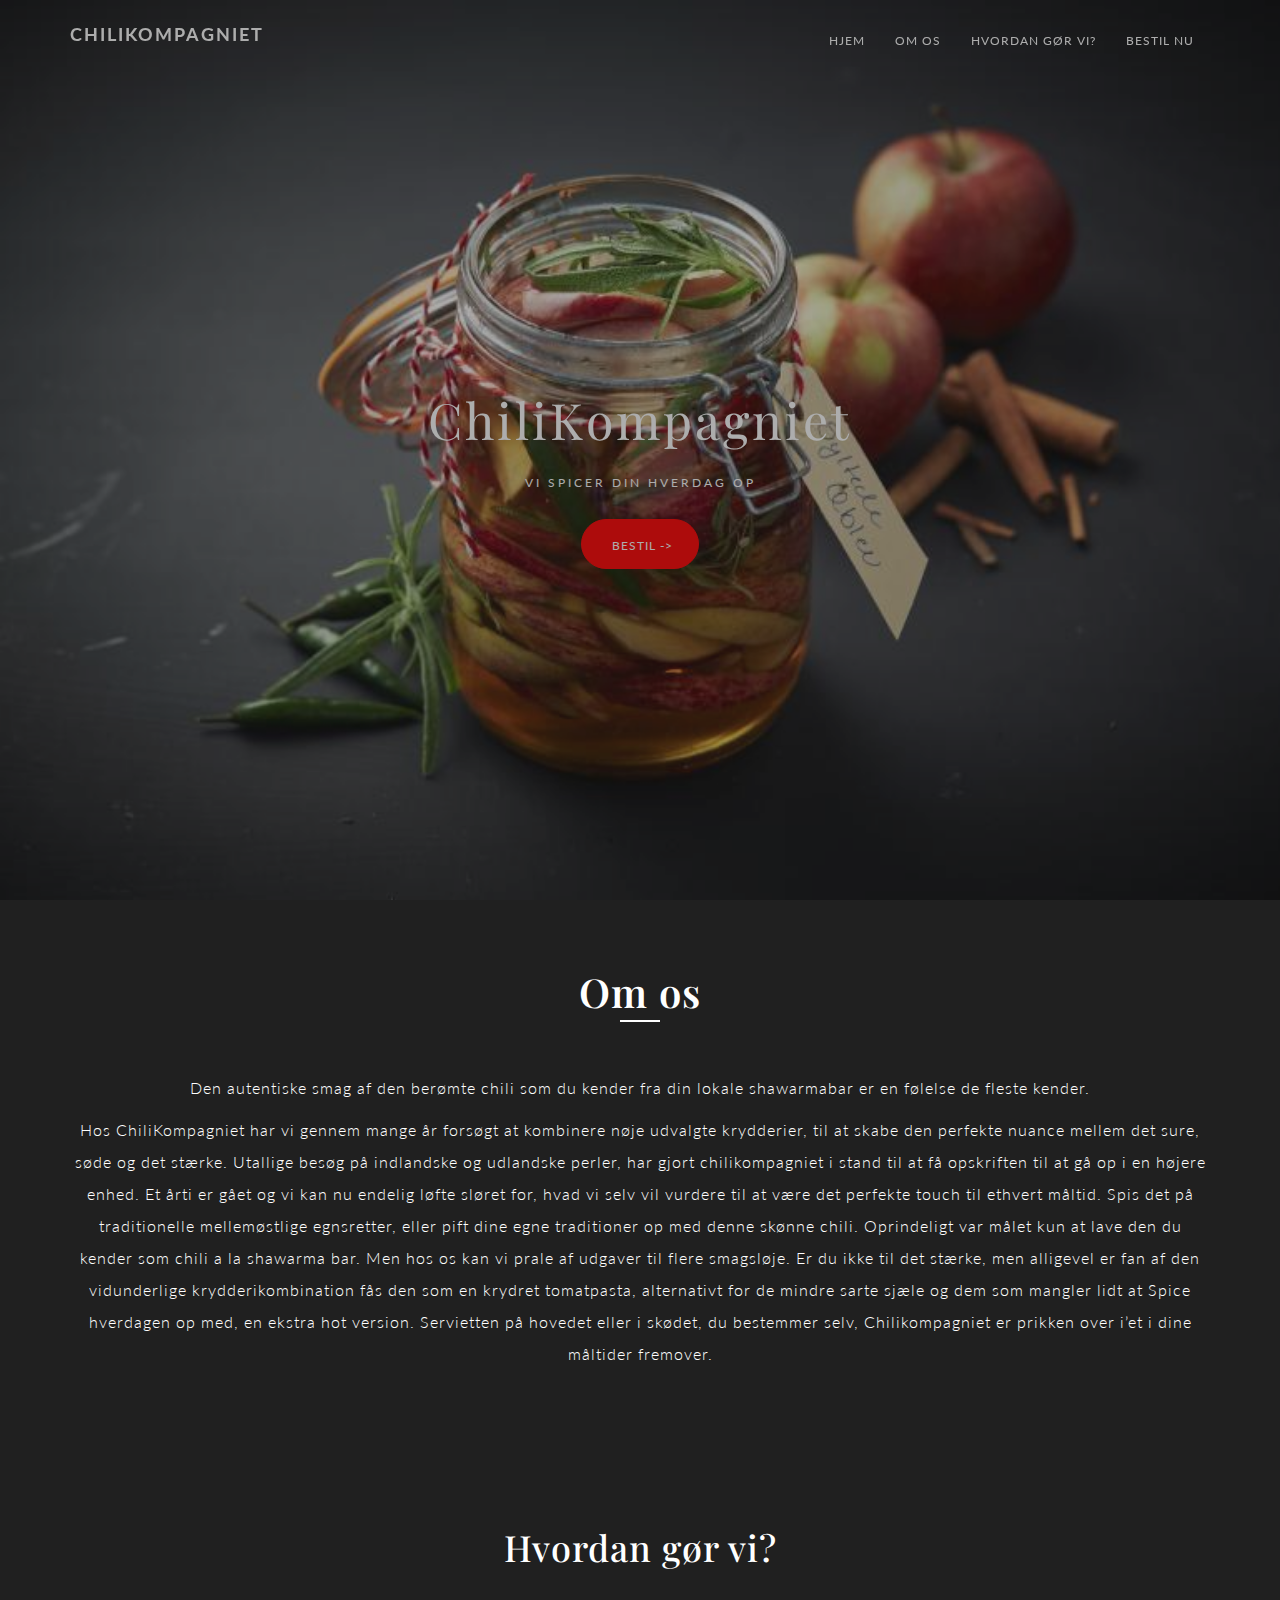
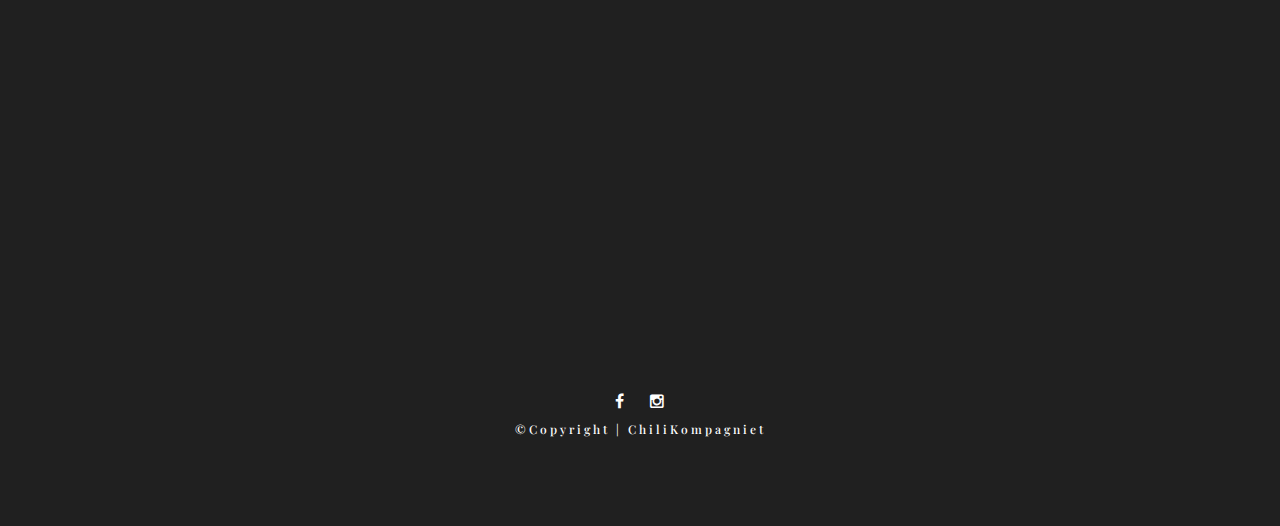
==== index.html @ 6794ac16 "Init favicon --- ex. header" ====
<!DOCTYPE html>
<html lang="da">

<head>
    <!-- META -->
    <meta charset="utf-8">
    <meta http-equiv="X-UA-Compatible" content="IE=edge">
    <meta name="viewport" content="width=device-width, initial-scale=1">
    <!-- PAGE TITLE -->
    <title>ChiliKompagniet</title>
    <!-- BOOTSTRAP CSS -->
    <link rel="stylesheet" href="assets/bootstrap/css/bootstrap.min.css">
    <!-- ALL GOOGLE FONTS -->
    <link href="https://fonts.googleapis.com/css?family=Playfair+Display:400,400i,700,700i,900,900i|Lato:300,400,700,900&subset=latin-ext" rel="stylesheet">
    <!-- FONT AWESOME CSS -->
    <link rel="stylesheet" href="assets/fonts/linear-fonts.css">
    <link rel="stylesheet" href="assets/fonts/font-awesome.css">
    <!-- OWL CAROSEL CSS -->
    <link rel="stylesheet" href="assets/owlcarousel/css/owl.carousel.css">
    <link rel="stylesheet" href="assets/owlcarousel/css/owl.theme.css">
    <!-- MAGNIFIC CSS -->
    <link rel="stylesheet" href="assets/css/magnific-popup.css">
    <!-- ANIMATE CSS -->
    <link rel="stylesheet" href="assets/css/animate.min.css">
    <!-- MAIN STYLE CSS -->
    <link rel="stylesheet" href="assets/css/style.css">
    <!-- RESPONSIVE CSS -->
    <link rel="stylesheet" href="assets/css/responsive.css">
    <!-- HTML5 shim and Respond.js IE8 support of HTML5 elements and media queries -->
    <!-- WARNING: Respond.js doesn't work if you view the page via file:// -->
    <!--[if lt IE 9]>
		  <script src="https://oss.maxcdn.com/html5shiv/3.7.2/html5shiv.min.js"></script>
		  <script src="https://oss.maxcdn.com/respond/1.4.2/respond.min.js"></script>
    <![endif]-->
    <link rel="icon" href="assets/images/hot-pepper.png">
</head>

<body>
    <!-- START PRELOADER AREA-->
    <div class="preloader-area">
        <div class="preloader">
            <div class="double-bounce1"></div>
            <div class="double-bounce2"></div>
        </div>
    </div>
    <!-- Load Facebook SDK for JavaScript -->
    <div id="fb-root"></div>
    <script>
      window.fbAsyncInit = function() {
        FB.init({
          xfbml            : true,
          version          : 'v9.0'
        });
      };

      (function(d, s, id) {
      var js, fjs = d.getElementsByTagName(s)[0];
      if (d.getElementById(id)) return;
      js = d.createElement(s); js.id = id;
      js.src = 'https://connect.facebook.net/da_DK/sdk/xfbml.customerchat.js';
      fjs.parentNode.insertBefore(js, fjs);
    }(document, 'script', 'facebook-jssdk'));</script>

    <!-- Your Chat Plugin code -->
    <div class="fb-customerchat"
      attribution="setup_tool"
      page_id="106169824850294"
        theme_color="#fa3c4c"
        logged_in_greeting="Velkommen til! Hvad kan vi gøre for dig?"
    logged_out_greeting="Velkommen til! Hvad kan vi gøre for dig?">
    </div>
    <!-- END PRELOADER AREA -->

    <!-- START HOMEPAGE DESIGN AREA -->
    <header id="home" class="welcome-area">
        <div class="header-top-area">
            <div class="container">
                <div class="row">
                    <div class="col-md-3">
                        <!-- START LOGO DESIGN AREA -->
                        <div class="logo">
                            <a href="index.html">
                                <p>ChiliKompagniet</p>
                            </a>
                        </div>
                        <!-- END LOGO DESIGN AREA -->
                    </div>
                    <div class="col-md-9">
                        <!-- START MENU DESIGN AREA -->
                        <div class="mainmenu">
                            <div class="navbar navbar-nobg">
                                <div class="navbar-header">
                                    <button type="button" class="navbar-toggle" data-toggle="collapse" data-target=".navbar-collapse">
                                        <span class="sr-only">Toggle navigation</span>
                                        <span class="icon-bar"></span>
                                        <span class="icon-bar"></span>
                                        <span class="icon-bar"></span>
                                    </button>
                                </div>
                                <div class="navbar-collapse collapse">
                                    <ul class="nav navbar-nav navbar-right">
                                        <li class="active"><a class="smoth-scroll" href="#home">Hjem <div class="ripple-wrapper"></div></a>
                                        </li>
                                        
                                        <li><a class="smoth-scroll" href="#service">Om os</a>
                                        </li>
                                        <li><a class="smoth-scroll" href="#Process">Hvordan gør vi?</a>
                                        </li>
                                        <li><a class="smoth-scroll" href="order.html">Bestil nu</a>
                                        </li>
                                        
                                    </ul>
                                </div>
                            </div>
                        </div>
                        <!-- END MENU DESIGN AREA -->
                    </div>
                </div>
            </div>
        </div>
        <div class="welcome-image-area" data-stellar-background-ratio="0.6">
            <div class="display-table">
                <div class="display-table-cell">
                    <div class="container">
                        <div class="row">
                            <div class="col-md-8 col-md-offset-2">
                                <div class="header-text text-center">
                                    <h2>ChiliKompagniet</h2>
                                    <p>Vi spicer din hverdag op</p>
                                    <a class="slide-btn smoth-scroll" href="order.html"><i></i>
                                        Bestil -></a>
                                </div>
                            </div>
                        </div>
                    </div>
                </div>
            </div>
        </div>
    </header>
    <!-- / END HOMEPAGE DESIGN AREA -->

        <!-- START PRICING DESIGN AREA 
        <section id="pricing" class="pricing-area section-padding">
            <div class="container">
                <div class="row">
                    <div class="col-sm-12">
                        <div class="section-title">
                            <h2>Priser</h2>
                            <p>ChiliKompagniet producerer pr. ordre.</p>
                            <p>Vi tilbyder tre forskellige varianter, men kan også producere efter individuelle ønsker.</p>
                        </div>
                    </div>
                </div>
                <div class="row">
                    <!-- START SINGLE PRICING DESIGN AREA 
                    <div class="col-md-4 col-sm-6 wow fadeInLeft" data-wow-delay=".6s">
                        <div class="pricing-box">
                            <div class="pricing-header">
                                <div class="plan-title">
                                    <h4>Den Svage </h4>
                                </div>
                                <div class="plan-price">
                                    36,95 kr.
                                </div>
                                <div class="plan-month text-muted">
                                    150 ml
                                </div>
                            </div>
                            <ul class="list-unstyled plan-features">
                                <li>1 times intensiv træning med fokus på dig</li>
                                <li>Professionel og kompetent coaching </li>
                                <li>Videooptagelse af din træning til fokus på detaljen og fejlretning </li>
                                <li>Ubegrænset adgang til sparring med vores professionelle trænere </li>
                            </ul>
                            <a class="read-more" href="order.html">Bestil her</a>
                        </div>
                    </div>
                    <!-- / END SINGLE PRICING DESIGN AREA 
                    <div class="col-md-4 col-sm-6 wow fadeInDown" data-wow-delay=".4s">
                        <div class="pricing-box price-active">
                            <div class="pricing-header">
                                <div class="plan-title">
                                    <h4>Den Klassiske</h4>
                                </div>
                                <div class="plan-price">
                                    36,95 kr.
                                </div>
                                <div class="plan-month text-muted">
                                    150 ml
                                </div>
                            </div>
                            <ul class="list-unstyled plan-features">
                                <li>1 times intensiv træning med gruppe ml. 2-8 spillere</li>
                                <li>Professionel og kompetent coaching </li>
                                <li>Videooptagelse af gruppens træning til fokus på detaljen og fejlretning </li>
                                <li>Ubegrænset adgang til sparring med vores professionelle trænere </li>
                            </ul>
                            <a class="read-more" href="order.html">Bestil her</a>
                        </div>
                    </div>
                    <!-- / END SINGLE PRICING DESIGN AREA 
                    <div class="col-md-4 col-sm-6 wow fadeInRight" data-wow-delay=".6s">
                        <div class="pricing-box">
                            <div class="pricing-header">
                                <div class="plan-title">
                                    <h4>Den Vanvittige</h4>
                                </div>
                                <div class="plan-price">
                                    36,95 kr.
                                </div>
                                <div class="plan-month text-muted">
                                    150 ml
                                </div>
                            </div>
                            <ul class="list-unstyled plan-features">
                                <li>1,5 times intensiv gæstetræning for dit hold.</li>
                                <li>Professionel og kompetent coaching </li>
                                <li>Værktøjer og inspiration til at skabe udviklende og meningsfulde træninger</li>
                                <li>Ubegrænset adgang til sparring med vores professionelle trænere </li>
                            </ul>
                            <a class="read-more" href="order.html">Bestil her</a>
                        </div>
                    </div>
                    / END SINGLE PRICING DESIGN AREA
                </div>
            </div>
        </section>
         / END PRICING DESIGN AREA -->
    

    <!-- START FEATURE DESIGN AREA -->
    <section id="service" class="service-area section-padding">
        <div class="container">
            <div class="row">
                <div class="col-sm-12">
                    <div class="section-title">
                        <h2>Om os</h2>
                    </br>
                </br>
                        <p> Den autentiske smag af den berømte chili som du kender fra din lokale shawarmabar er en følelse de fleste kender. </p>
                        <p> Hos ChiliKompagniet har vi gennem mange år forsøgt at kombinere nøje udvalgte krydderier, til at skabe den perfekte nuance mellem det sure, søde og det stærke. 

                            Utallige besøg på indlandske og udlandske perler, har gjort chilikompagniet i stand til at få opskriften til at gå op i en højere enhed. 
                            Et årti er gået og vi kan nu endelig løfte sløret for, hvad vi selv vil vurdere til at være det perfekte touch til ethvert måltid. 
                            
                            Spis det på traditionelle mellemøstlige egnsretter, eller pift dine egne traditioner op med denne skønne chili. 
                            
                            Oprindeligt var målet kun at lave den du kender som chili a la shawarma bar. Men hos os kan vi prale af udgaver til flere smagsløje. Er du ikke til det stærke, men alligevel er fan af den vidunderlige krydderikombination fås den som en krydret tomatpasta, alternativt for de mindre sarte sjæle og dem som mangler lidt at Spice hverdagen op med, en ekstra hot version. 
                            
                            Servietten på hovedet eller i skødet, du bestemmer selv, Chilikompagniet er prikken over i’et i dine måltider fremover.
                        </p>
                    </div>
                </div>
            </div>
          
            
        </div>
    </section>
    <!-- / END FEATURE DESIGN AREA -->

    <section id="Process" class="text-center about">
        <h1>Hvordan gør vi?</h1>
        <div class="container">
          <div class="row">
            <div class="col-lg-4 col-sm-6 col-ex-12 about-item wow lightSpeedIn" data-wow-offset="200" >
              <span class="fa fa-group"></span>
              <h2>Bestilling</h2>
              <p class="lead">Ved ordreafgivelse hos ChiliKompagniet bedes du udfylde bestillingsformularen. Bestillingsformularen findes ved at vælge det ønskede produkt og trykke "Bestil Her". Du vil inden for 24 timer modtage en ordrebekræftelse</p>
            </div>
            <div class="col-lg-4 col-sm-6 col-ex-12 about-item wow lightSpeedIn" data-wow-offset="200">
              <span class="fa fa-info"></span>
              <h2>Produktion </h2>
              <p class="lead">Når en ordre bekræftes igangsættes produktionen på vores maskineri. Krydderierne importeres fra alverdens nationer, men sammenblandingen kokkeres lokalt i Danmark af dansk arbejdskraft. </p>
            </div>
            <div class="clearfix visible-md-block visible-sm-block"></div>
            <div class="col-lg-4 col-sm-6 col-ex-12 about-item wow lightSpeedIn" data-wow-offset="200">
              <span class="fa fa-file"></span>
              <h2>Modtagelse</h2>
              <p class="lead">Når produktionen af din ordre er færdig vil du modtage en mail med afhentningslokation. For nuværende kan produkterne ikke leveres.</p>
            </div>
            
          </div>
          
        </div>
      </section>

    <!-- START FOOTER DESIGN AREA -->
    <footer class="footer-area section-padding">
        <div class="container">
            <div class="row">
                <div class="col-sm-12 text-center">
                    <div class="footer-social-link">
                        <ul>
                            <li><a href="https://www.facebook.com/ChiliKompagnietDK"><i class="fa fa-facebook"></i></a>
                            </li>
                            <li><a href="https://www.instagram.com/chilikompagniet"><i class="fa fa-instagram"></i></a>
                            </li>
                            
                        </ul>
                    </div>
                    <div class="footer-text">
                        <h6>&copy;copyright | ChiliKompagniet </h6>
                    </div>

                </div>
            </div>
        </div>
    </footer>
    <!-- / END CONTACT DETAILS DESIGN AREA -->

    <!-- START SCROOL UP DESIGN AREA -->
    <div class="scroll-to-up">
        <div class="scrollup">
            <span class="lnr lnr-chevron-up"></span>
        </div>
    </div>
    <!-- / END SCROOL UP DESIGN AREA -->



    <!-- LATEST JQUERY -->
    <script src="assets/js/jquery.min.js"></script>
    <!-- BOOTSTRAP JS -->
    <script src="assets/bootstrap/js/bootstrap.min.js"></script>
    <!-- OWL CAROUSEL JS  -->
    <script src="assets/owlcarousel/js/owl.carousel.min.js"></script>
    <!-- MAGNIFICANT JS -->
    <script src="assets/js/jquery.magnific-popup.min.js"></script>
    <!-- STEALLER JS -->
    <script src="assets/js/jquery.stellar.min.js"></script>
    <!-- YOUTUBE JS -->
    <script src="assets/js/jquery.mb.YTPlayer.min.js"></script>
    <script type="text/javascript">
        $('.player').mb_YTPlayer();
    </script>
    <!-- COUNTER UP JS -->
    <script src="assets/js/jquery.waypoints.min.js"></script>
    <script src="assets/js/jquery.counterup.min.js"></script>
    <!-- WOW JS -->
    <script src="assets/js/wow.min.js"></script>
    <!-- CONTACTFORM JS -->
    <script src="assets/js/form-contact.js"></script>
    <!-- scripts js -->
    <script src="assets/js/scripts.js"></script>
    

</body>

</html>
---- assets/fonts/linear-fonts.css ----
@font-face {
	font-family: 'Linearicons-Free';
	src:url('../fonts/Linearicons-Free.eot?w118d');
	src:url('../fonts/Linearicons-Free.eot?#iefixw118d') format('embedded-opentype'),
		url('../fonts/Linearicons-Free.woff2?w118d') format('woff2'),
		url('../fonts/Linearicons-Free.woff?w118d') format('woff'),
		url('../fonts/Linearicons-Free.ttf?w118d') format('truetype'),
		url('../fonts/Linearicons-Free.svg?w118d#Linearicons-Free') format('svg');
	font-weight: normal;
	font-style: normal;
}

.lnr {
	font-family: 'Linearicons-Free';
	speak: none;
	font-style: normal;
	font-weight: normal;
	font-variant: normal;
	text-transform: none;
	line-height: 1;

	/* Better Font Rendering =========== */
	-webkit-font-smoothing: antialiased;
	-moz-osx-font-smoothing: grayscale;
}

.lnr-home:before {
	content: "\e800";
}
.lnr-apartment:before {
	content: "\e801";
}
.lnr-pencil:before {
	content: "\e802";
}
.lnr-magic-wand:before {
	content: "\e803";
}
.lnr-drop:before {
	content: "\e804";
}
.lnr-lighter:before {
	content: "\e805";
}
.lnr-poop:before {
	content: "\e806";
}
.lnr-sun:before {
	content: "\e807";
}
.lnr-moon:before {
	content: "\e808";
}
.lnr-cloud:before {
	content: "\e809";
}
.lnr-cloud-upload:before {
	content: "\e80a";
}
.lnr-cloud-download:before {
	content: "\e80b";
}
.lnr-cloud-sync:before {
	content: "\e80c";
}
.lnr-cloud-check:before {
	content: "\e80d";
}
.lnr-database:before {
	content: "\e80e";
}
.lnr-lock:before {
	content: "\e80f";
}
.lnr-cog:before {
	content: "\e810";
}
.lnr-trash:before {
	content: "\e811";
}
.lnr-dice:before {
	content: "\e812";
}
.lnr-heart:before {
	content: "\e813";
}
.lnr-star:before {
	content: "\e814";
}
.lnr-star-half:before {
	content: "\e815";
}
.lnr-star-empty:before {
	content: "\e816";
}
.lnr-flag:before {
	content: "\e817";
}
.lnr-envelope:before {
	content: "\e818";
}
.lnr-paperclip:before {
	content: "\e819";
}
.lnr-inbox:before {
	content: "\e81a";
}
.lnr-eye:before {
	content: "\e81b";
}
.lnr-printer:before {
	content: "\e81c";
}
.lnr-file-empty:before {
	content: "\e81d";
}
.lnr-file-add:before {
	content: "\e81e";
}
.lnr-enter:before {
	content: "\e81f";
}
.lnr-exit:before {
	content: "\e820";
}
.lnr-graduation-hat:before {
	content: "\e821";
}
.lnr-license:before {
	content: "\e822";
}
.lnr-music-note:before {
	content: "\e823";
}
.lnr-film-play:before {
	content: "\e824";
}
.lnr-camera-video:before {
	content: "\e825";
}
.lnr-camera:before {
	content: "\e826";
}
.lnr-picture:before {
	content: "\e827";
}
.lnr-book:before {
	content: "\e828";
}
.lnr-bookmark:before {
	content: "\e829";
}
.lnr-user:before {
	content: "\e82a";
}
.lnr-users:before {
	content: "\e82b";
}
.lnr-shirt:before {
	content: "\e82c";
}
.lnr-store:before {
	content: "\e82d";
}
.lnr-cart:before {
	content: "\e82e";
}
.lnr-tag:before {
	content: "\e82f";
}
.lnr-phone-handset:before {
	content: "\e830";
}
.lnr-phone:before {
	content: "\e831";
}
.lnr-pushpin:before {
	content: "\e832";
}
.lnr-map-marker:before {
	content: "\e833";
}
.lnr-map:before {
	content: "\e834";
}
.lnr-location:before {
	content: "\e835";
}
.lnr-calendar-full:before {
	content: "\e836";
}
.lnr-keyboard:before {
	content: "\e837";
}
.lnr-spell-check:before {
	content: "\e838";
}
.lnr-screen:before {
	content: "\e839";
}
.lnr-smartphone:before {
	content: "\e83a";
}
.lnr-tablet:before {
	content: "\e83b";
}
.lnr-laptop:before {
	content: "\e83c";
}
.lnr-laptop-phone:before {
	content: "\e83d";
}
.lnr-power-switch:before {
	content: "\e83e";
}
.lnr-bubble:before {
	content: "\e83f";
}
.lnr-heart-pulse:before {
	content: "\e840";
}
.lnr-construction:before {
	content: "\e841";
}
.lnr-pie-chart:before {
	content: "\e842";
}
.lnr-chart-bars:before {
	content: "\e843";
}
.lnr-gift:before {
	content: "\e844";
}
.lnr-diamond:before {
	content: "\e845";
}
.lnr-linearicons:before {
	content: "\e846";
}
.lnr-dinner:before {
	content: "\e847";
}
.lnr-coffee-cup:before {
	content: "\e848";
}
.lnr-leaf:before {
	content: "\e849";
}
.lnr-paw:before {
	content: "\e84a";
}
.lnr-rocket:before {
	content: "\e84b";
}
.lnr-briefcase:before {
	content: "\e84c";
}
.lnr-bus:before {
	content: "\e84d";
}
.lnr-car:before {
	content: "\e84e";
}
.lnr-train:before {
	content: "\e84f";
}
.lnr-bicycle:before {
	content: "\e850";
}
.lnr-wheelchair:before {
	content: "\e851";
}
.lnr-select:before {
	content: "\e852";
}
.lnr-earth:before {
	content: "\e853";
}
.lnr-smile:before {
	content: "\e854";
}
.lnr-sad:before {
	content: "\e855";
}
.lnr-neutral:before {
	content: "\e856";
}
.lnr-mustache:before {
	content: "\e857";
}
.lnr-alarm:before {
	content: "\e858";
}
.lnr-bullhorn:before {
	content: "\e859";
}
.lnr-volume-high:before {
	content: "\e85a";
}
.lnr-volume-medium:before {
	content: "\e85b";
}
.lnr-volume-low:before {
	content: "\e85c";
}
.lnr-volume:before {
	content: "\e85d";
}
.lnr-mic:before {
	content: "\e85e";
}
.lnr-hourglass:before {
	content: "\e85f";
}
.lnr-undo:before {
	content: "\e860";
}
.lnr-redo:before {
	content: "\e861";
}
.lnr-sync:before {
	content: "\e862";
}
.lnr-history:before {
	content: "\e863";
}
.lnr-clock:before {
	content: "\e864";
}
.lnr-download:before {
	content: "\e865";
}
.lnr-upload:before {
	content: "\e866";
}
.lnr-enter-down:before {
	content: "\e867";
}
.lnr-exit-up:before {
	content: "\e868";
}
.lnr-bug:before {
	content: "\e869";
}
.lnr-code:before {
	content: "\e86a";
}
.lnr-link:before {
	content: "\e86b";
}
.lnr-unlink:before {
	content: "\e86c";
}
.lnr-thumbs-up:before {
	content: "\e86d";
}
.lnr-thumbs-down:before {
	content: "\e86e";
}
.lnr-magnifier:before {
	content: "\e86f";
}
.lnr-cross:before {
	content: "\e870";
}
.lnr-menu:before {
	content: "\e871";
}
.lnr-list:before {
	content: "\e872";
}
.lnr-chevron-up:before {
	content: "\e873";
}
.lnr-chevron-down:before {
	content: "\e874";
}
.lnr-chevron-left:before {
	content: "\e875";
}
.lnr-chevron-right:before {
	content: "\e876";
}
.lnr-arrow-up:before {
	content: "\e877";
}
.lnr-arrow-down:before {
	content: "\e878";
}
.lnr-arrow-left:before {
	content: "\e879";
}
.lnr-arrow-right:before {
	content: "\e87a";
}
.lnr-move:before {
	content: "\e87b";
}
.lnr-warning:before {
	content: "\e87c";
}
.lnr-question-circle:before {
	content: "\e87d";
}
.lnr-menu-circle:before {
	content: "\e87e";
}
.lnr-checkmark-circle:before {
	content: "\e87f";
}
.lnr-cross-circle:before {
	content: "\e880";
}
.lnr-plus-circle:before {
	content: "\e881";
}
.lnr-circle-minus:before {
	content: "\e882";
}
.lnr-arrow-up-circle:before {
	content: "\e883";
}
.lnr-arrow-down-circle:before {
	content: "\e884";
}
.lnr-arrow-left-circle:before {
	content: "\e885";
}
.lnr-arrow-right-circle:before {
	content: "\e886";
}
.lnr-chevron-up-circle:before {
	content: "\e887";
}
.lnr-chevron-down-circle:before {
	content: "\e888";
}
.lnr-chevron-left-circle:before {
	content: "\e889";
}
.lnr-chevron-right-circle:before {
	content: "\e88a";
}
.lnr-crop:before {
	content: "\e88b";
}
.lnr-frame-expand:before {
	content: "\e88c";
}
.lnr-frame-contract:before {
	content: "\e88d";
}
.lnr-layers:before {
	content: "\e88e";
}
.lnr-funnel:before {
	content: "\e88f";
}
.lnr-text-format:before {
	content: "\e890";
}
.lnr-text-format-remove:before {
	content: "\e891";
}
.lnr-text-size:before {
	content: "\e892";
}
.lnr-bold:before {
	content: "\e893";
}
.lnr-italic:before {
	content: "\e894";
}
.lnr-underline:before {
	content: "\e895";
}
.lnr-strikethrough:before {
	content: "\e896";
}
.lnr-highlight:before {
	content: "\e897";
}
.lnr-text-align-left:before {
	content: "\e898";
}
.lnr-text-align-center:before {
	content: "\e899";
}
.lnr-text-align-right:before {
	content: "\e89a";
}
.lnr-text-align-justify:before {
	content: "\e89b";
}
.lnr-line-spacing:before {
	content: "\e89c";
}
.lnr-indent-increase:before {
	content: "\e89d";
}
.lnr-indent-decrease:before {
	content: "\e89e";
}
.lnr-pilcrow:before {
	content: "\e89f";
}
.lnr-direction-ltr:before {
	content: "\e8a0";
}
.lnr-direction-rtl:before {
	content: "\e8a1";
}
.lnr-page-break:before {
	content: "\e8a2";
}
.lnr-sort-alpha-asc:before {
	content: "\e8a3";
}
.lnr-sort-amount-asc:before {
	content: "\e8a4";
}
.lnr-hand:before {
	content: "\e8a5";
}
.lnr-pointer-up:before {
	content: "\e8a6";
}
.lnr-pointer-right:before {
	content: "\e8a7";
}
.lnr-pointer-down:before {
	content: "\e8a8";
}
.lnr-pointer-left:before {
	content: "\e8a9";
}
---- assets/css/style.css ----
/*
* ----------------------------------------------------------------------------------------
* 01.GLOBAL CSS STYLE
* 02.PRELOADER & BOUNCE CCS STYLE
* 03.HOMEPAGE CSS STYLE
* 4.VIDEO BACKGROUND CSS STYLE
* 06.FEATURE CSS STYLE
* 07.APP LIST CSS
* 08.TOTAL DOWNLOAD CSS STYLE
* 09.TEAM CSS STYLE
* 10.USER CSS STYLE
* 11.PRICING CSS STYLE
* 12.DOWNLOAD CSS STYLE
* 13.CONTACT CSS STYLE
* 14.FOOTER CSS STYLE
* ----------------------------------------------------------------------------------------
*/

/*
* ----------------------------------------------------------------------------------------
* 01.GLOBAL STYLE
* ----------------------------------------------------------------------------------------
*/

body {
  font-size: 16px;
  font-weight: 400;
  line-height: 24px;
  letter-spacing: 1px;
  height: 100%;
  font-family: "Lato", sans-serif;
  background: #222222;
  color: white;
}

html,
body {
  height: 100%;
}

h1,
h2,
h3,
h4,
h5,
h6 {
  font-family: "Playfair Display", serif;
}

a {
  text-decoration: none;
  -webkit-transition: all 0.4s;
  -webkit-transition: all 0.2s;
  transition: all 0.2s;
}

img {
  width: 100%;
}

a:hover {
  color: #fff;
  text-decoration: none;
}

a:focus {
  outline: none;
  text-decoration: none;
}

p {
  line-height: 32px;
}

ul,
li {
  margin: 0;
  padding: 0;
}

fieldset {
  border: 0 none;
  margin: 0 auto;
  padding: 0;
}

.no-padding {
  padding: 0;
}

.section-padding {
  padding-top: 70px;
  padding-bottom: 78px;
}

.section-title {
  margin-bottom: 30px;
  text-align: center;
}

.section-title h2 {
  font-size: 40px;
  margin: 0;
  font-weight: 600;
  position: relative;
}

.section-title p {
  margin-top: 10px;
}

.section-title h2:before {
  position: absolute;
  left: 50%;
  top: 50px;
  height: 2px;
  width: 40px;
  background: #fff;
  content: "";
  margin-left: -20px;
}

.section-title p {
  font-weight: 300;
}

a.read-more {
  margin-top: 20px;
  display: inline-block;
  color: #202020;
  padding: 10px 25px;
  border: 1px solid #202020;
  text-transform: uppercase;
  font-size: 12px;
  background: #fff;
  border-radius: 30px;
}

a.read-more:hover {
  background: transparent;
  color: #202020;
  -webkit-transition: 0.3s;
  transition: 0.3s;
  border: 1px solid #fff;
}

.scrollup {
  border-radius: 5px;
  height: 30px;
  width: 30px;
  font-size: 14px;
  color: #202020;
  text-align: center;
  position: fixed;
  bottom: 30px;
  right: 30px;
  line-height: 32px;
  cursor: pointer;
  display: none;
  z-index: 2;
  background: #fff;
}

.scrollup:hover {
  box-shadow: 0 3px 11px 0 rgba(0, 0, 0, 0.18), 0 4px 15px 0 rgba(0, 0, 0, 0.15);
  -webkit-transition: all 0.4s ease-out;
  transition: all 0.4s ease-out;
}

/*
* ----------------------------------------------------------------------------------------
* 02.PRELOADER & BOUNCE CCS STYLE
* ----------------------------------------------------------------------------------------
*/

.preloader-area {
  background: #202020;
  bottom: 0;
  left: 0;
  position: fixed;
  right: 0;
  top: 0;
  z-index: 9999;
}

.double-bounce1,
.double-bounce2 {
  width: 100%;
  height: 100%;
  border-radius: 50%;
  background-color: red;
  opacity: 0.6;
  -ms-filter: "progid:DXImageTransform.Microsoft.Alpha(Opacity=60)";
  position: absolute;
  top: 50%;
  left: 50%;
  height: 60px;
  width: 60px;
  margin-left: -30px;
  margin-top: -30px;
  -webkit-animation: sk-bounce 2s infinite ease-in-out;
  animation: sk-bounce 2s infinite ease-in-out;
}

.double-bounce2 {
  -webkit-animation-delay: -1s;
  animation-delay: -1s;
}

@-webkit-keyframes sk-bounce {
  0%,
  100% {
    -webkit-transform: scale(0);
  }
  50% {
    -webkit-transform: scale(1);
  }
}

@keyframes sk-bounce {
  0%,
  100% {
    transform: scale(0);
    -webkit-transform: scale(0);
  }
  50% {
    transform: scale(1);
    -webkit-transform: scale(1);
  }
}

/*
* ----------------------------------------------------------------------------------------
* 03.HOMEPAGE CSS STYLE
* ----------------------------------------------------------------------------------------
*/

.welcome-area {
  height: 100%;
}

.welcome-image-area {
  position: relative;
  height: 100%;
  background-image: url(../images/aebler_foto.jpg);
  background-size: cover;
  z-index: 0.8;
}

.welcome-image-area:after {
  position: absolute;
  background: rgba(0, 0, 0, 0.9);
  left: 0;
  top: 0;
  width: 100%;
  height: 100%;
  content: "";
  z-index: -1;
}

.display-table {
  display: table;
  width: 100%;
  height: 100%;
}

.display-table-cell {
  display: table-cell;
  vertical-align: middle;
}

.header-text {
  margin-top: 60px;
}

.header-text h2 {
  color: #fff;
  font-size: 50px;
  letter-spacing: 3px;
  margin: 0;
  font-weight: 300;
}

.header-text p {
  color: #fff;
  text-transform: uppercase;
  font-size: 12px;
  letter-spacing: 3px;
  margin-bottom: 20px;
  margin-top: 20px;
}

.header-top-area {
  position: fixed;
  left: 0;
  top: 0;
  width: 100%;
  z-index: 999;
  -webkit-transition: all 0.4s ease-out;
  transition: all 0.4s ease-out;
}

.logo {
  padding-top: 18px;
  -webkit-transition: all 0.3s ease-out;
  transition: all 0.3s ease-out;
}

.logo a {
  text-transform: uppercase;
  font-size: 18px;
  font-weight: 700;
  color: #fff;
  letter-spacing: 2px;
}

.logo img {
  height: 100px;
  width: 155px;
}

.mainmenu .navbar-nav li a {
  color: #fff;
  text-transform: uppercase;
  font-size: 12px;
  letter-spacing: 1px;
  padding: 30px 15px;
  -webkit-transition: 0.3s;
  transition: 0.3s;
}

.mainmenu .navbar-nav li a:hover {
  background: none;
  color: red;
  -webkit-transition: all 0.3s ease-out;
  transition: all 0.3s ease-out;
}

.nav li a:focus,
.nav li a:hover {
  background: none;
  color: red;
  -webkit-transition: all 0.3s ease-out;
  transition: all 0.3s ease-out;
}

.navbar {
  margin: 0;
}

.menu-bg {
  -webkit-transition: all 0.3s ease-out;
  transition: all 0.3s ease-out;
  background: #202020;
}

.menu-bg .logo {
  padding-top: 14px;
  -webkit-transition: all 0.3s ease-out;
  transition: all 0.3s ease-out;
}

.menu-bg .logo a {
  color: #fafafa;
}

.menu-bg .mainmenu .navbar-nav li a {
  color: #fafafa;
  padding: 20px 15px;
  -webkit-transition: 0.3s;
  transition: 0.3s;
}

.menu-bg .mainmenu .navbar-nav li a:hover {
  color: #202020;
}

a.slide-btn {
  margin: 0px 5px;
  display: inline-block;
  color: #fff;
  padding: 10px 25px;
  text-transform: uppercase;
  font-size: 12px;
  border: 1px solid red;
  background: red;
  border-radius: 30px;
}

a.slide-btn i {
  font-size: 20px;
  margin-right: 5px;
}

a.slide-btn:hover {
  background: transparent;
  color: #fff;
  border: 1px solid red;
  -webkit-transition: 0.3s;
  transition: 0.3s;
}

/*
* ----------------------------------------------------------------------------------------
* HOMEPAGE SLIDER BACKGROUND CSS STYLE
* ----------------------------------------------------------------------------------------
*/

.welcome-area,
.welcome-slider-area,
.welcome-slider-area div {
  height: 100%;
}

.welcome-slider-area div.single-slide-item-tablecell,
.welcome-slider-area div.single-slide-item-tablecell div {
  height: auto;
}

.single-slide-item-table {
  display: table;
  width: 100%;
}

.single-slide-item-tablecell {
  display: table-cell;
  vertical-align: middle;
}

.single-slide-item {
  position: relative;
  z-index: 1;
}

.single-slide-item:after {
  position: absolute;
  background: rgba(0, 0, 0, 0.8);
  left: 0;
  top: 0;
  width: 100%;
  height: 100%;
  content: "";
  z-index: -1;
}

.slide-1 {
  background: url(../images/bg/slide-1.jpg) scroll 0 0;
  background-size: cover;
}

.slide-2 {
  background: url(../images/bg/slide-2.jpg) scroll 0 0;
  background-size: cover;
}

.slide-3 {
  background: url(../images/bg/slide-3.jpg) scroll 0 0;
  background-size: cover;
}

.carousel-fade .carousel-inner .item {
  -webkit-transition-property: opacity;
  transition-property: opacity;
}

.carousel-fade .carousel-inner .item,
.carousel-fade .carousel-inner .active.left,
.carousel-fade .carousel-inner .active.right {
  opacity: 0;
  -ms-filter: "progid:DXImageTransform.Microsoft.Alpha(Opacity=0)";
  filter: alpha(opacity=0);
}

.carousel-fade .carousel-inner .active,
.carousel-fade .carousel-inner .next.left,
.carousel-fade .carousel-inner .prev.right {
  opacity: 1;
  -ms-filter: "progid:DXImageTransform.Microsoft.Alpha(Opacity=100)";
  filter: alpha(opacity=100);
}

.carousel-fade .carousel-inner .next,
.carousel-fade .carousel-inner .prev,
.carousel-fade .carousel-inner .active.left,
.carousel-fade .carousel-inner .active.right {
  left: 0;
  -webkit-transform: translate3d(0, 0, 0);
  transform: translate3d(0, 0, 0);
}

/*
* ----------------------------------------------------------------------------------------
* VIDEO BACKGROUND CSS STYLE
* ----------------------------------------------------------------------------------------
*/

.welcome-video-area {
  position: relative;
  height: 100%;
  background-size: cover;
  z-index: 1;
  background-position: center center;
}

.welcome-video-area:after {
  position: absolute;
  background: rgba(0, 0, 0, 0.5);
  left: 0;
  top: 0;
  width: 100%;
  height: 100%;
  content: "";
  z-index: -1;
}

.display-table {
  display: table;
  width: 100%;
  height: 100%;
}

.display-table-cell {
  display: table-cell;
  vertical-align: middle;
}

/*
* ----------------------------------------------------------------------------------------
* 05.FEATURE CSS STYLE
* ----------------------------------------------------------------------------------------
*/

.service-area {
  background: #202020;
}

.single-service {
  padding: 0px 20px;
  margin-top: 50px;
  -webkit-transition: all 0.4s ease-out;
  transition: all 0.4s ease-out;
  color: white;
  text-align: center;
}

.single-service h4 {
  font-size: 14px;
  margin-top: 15px;
  text-transform: capitalize;
  letter-spacing: 3px;
  font-weight: 600;
}

.single-service span {
  color: #fff;
  font-size: 25px;
  border: 1px solid #fff;
  height: 70px;
  width: 70px;
  display: inline-block;
  background: red;
  border-radius: 50%;
  line-height: 70px;
}

.single-service p {
  margin-top: 10px;
  margin-bottom: 0;
}

/*
* ----------------------------------------------------------------------------------------
* 06.APP LIST CSS
* ----------------------------------------------------------------------------------------
*/

.app-list {
  margin-top: 30px;
}

.single-app {
  position: relative;
}

.single-app:hover .item-overlay {
  opacity: 0.6;
  -ms-filter: "progid:DXImageTransform.Microsoft.Alpha(Opacity=60)";
  -webkit-transition: 0.3s;
  transition: 0.3s;
}

.item-overlay {
  position: absolute;
  left: 0;
  top: 0;
  background: #fff;
  height: 100%;
  width: 100%;
  opacity: 0;
  -ms-filter: "progid:DXImageTransform.Microsoft.Alpha(Opacity=0)";
  -webkit-transition: 0.3s;
  transition: 0.3s;
}

/*
* ----------------------------------------------------------------------------------------
* 09.COMPLETE PROJECT CSS STYLE
* ----------------------------------------------------------------------------------------
*/

.complete-project-area {
  background: #edf2f8;
}

.single-project-complete {
  background: #fff;
  text-align: center;
  padding: 30px;
  box-shadow: 1px 1px 2px rgba(222, 222, 222, 0.32);
  border-radius: 5px;
}

.single-project-complete i {
  font-size: 30px;
  color: red;
}

.single-project-complete h2 {
  font-size: 40px;
  margin: 20px 0px;
  font-weight: 400;
  font-family: "Lato", sans-serif;
}

.single-project-complete h6 {
  text-transform: capitalize;
  font-size: 14px;
  font-weight: 600;
}

/*
* ----------------------------------------------------------------------------------------
* 06.TEAM CSS STYLE
* ----------------------------------------------------------------------------------------
*/

.single-team {
  margin-top: 30px;
  position: relative;
}

.single-team img {
  width: 100%;
  height: 500px;
}

.single-team h4 {
  margin: 0;
  font-size: 14px;
  text-transform: capitalize;
  font-weight: 600;
  color: #202020;
}

.single-team:hover .team-description:before {
  height: 50px;
}

.team-description {
  margin-top: 15px;
  position: absolute;
  left: 0;
  bottom: 0;
  background: #edf2f8;
  height: 170px;
  width: 100%;
  text-align: center;
  padding: 20px 0px;
}

.team-description:before {
  position: absolute;
  left: 50%;
  top: -50px;
  height: 0px;
  width: 2px;
  background: #202020;
  content: "";
  margin-left: -1px;
  -webkit-transition: 0.3s;
  transition: 0.3s;
}

.team-social ul {
  padding: 0;
  margin: 0;
  list-style: none;
}

.team-social ul li {
  display: inline-block;
  margin-right: 5px;
}

.team-social ul li a {
  display: block;
  color: red;
  font-size: 16px;
  text-align: center;
  line-height: 32px;
  padding-left: 1px;
}

.team-social ul li a:hover {
  color: #202020;
}

/*
* ----------------------------------------------------------------------------------------
* 11.TESTIMONIAL CSS STYLE
* ----------------------------------------------------------------------------------------
*/

.testimonial-area {
  background: #202020;
}

.testimonial-list {
  margin-top: 30px;
}

.single-testi-des {
  background: #fff;
  padding: 20px;
  box-shadow: 1px 1px 2px rgba(222, 222, 222, 0.32);
  border-radius: 5px;
  margin-bottom: 30px;
  height: 400px;
  position: relative;
  color: #202020;
}

.single-testi-des:before {
  position: absolute;
  bottom: -12px;
  left: 0;
  height: 30px;
  width: 30px;
  content: "";
  background: #fff;
  margin-left: 12px;
  margin-top: 0px;
  -webkit-transform: rotate(45deg);
  transform: rotate(45deg);
}

.single-testimonial {
  margin-right: 30px;
  -ms-word-break: break-all;
  word-break: break-all;

  /* Non standard for WebKit */
  word-break: break-word;

  -webkit-hyphens: auto;
  -moz-hyphens: auto;
  hyphens: auto;
}

.single-testimonial h6 {
  margin-top: 0px;
  font-size: 12px;
  letter-spacing: 3px;
}

.single-testimonial p {
  font-style: italic;
  margin-bottom: 12px;
  font-size: 12px;
}

.owl-theme .owl-controls {
  margin-top: 30px;
}

.owl-theme .owl-controls .owl-page span {
  display: block;
  width: 30px;
  height: 4px;
  margin: 5px 7px;
  filter: Alpha(Opacity=50);
  opacity: 0.5;
  -ms-filter: "progid:DXImageTransform.Microsoft.Alpha(Opacity=50)";
  border: 1px solid red;
  background: red;
}

/*
* ----------------------------------------------------------------------------------------
* 12.PRICING CSS STYLE
* ----------------------------------------------------------------------------------------
*/

.pricing-area {
}

.pricing-box {
  padding-top: 30px;
  padding-bottom: 30px;
  text-align: center;
  margin-top: 30px;
  -webkit-transition: 0.3s;
  transition: 0.3s;
  background: #edf2f8;
  box-shadow: 1px 1px 2px rgba(222, 222, 222, 0.32);
  border-radius: 5px;
}

.pricing-box:hover {
  border: 1px solid rgba(77, 181, 237, 0.5);
  -webkit-transition: 0.3s;
  transition: 0.3s;
}

.pricing-box.price-active {
  border: 1px solid rgba(77, 181, 237, 0.5);
  margin-top: 18px;
}

.pricing-header .plan-title h4 {
  font-size: 14px;
  margin-bottom: 40px;
  text-transform: capitalize;
  letter-spacing: 3px;
  font-weight: 600;
  color: #202020;
}

.pricing-header .plan-price {
  font-size: 40px;
  font-family: "Montserrat", sans-serif;
  margin-bottom: 10px;
  color: #202020;
  font-weight: 900;
}

.plan-features {
  margin-top: 40px;
  color: #202020;
  font-size: 14px;
  -ms-word-break: break-all;
  word-break: break-all;

  /* Non standard for WebKit */
  word-break: break-word;

  -webkit-hyphens: auto;
  -moz-hyphens: auto;
  hyphens: auto;
}

.plan-features li {
  margin: 8px 0;
  padding-bottom: 15px;
}

/*
* ----------------------------------------------------------------------------------------
* 15.DOWNLOAD CSS STYLE
* ----------------------------------------------------------------------------------------
*/

.download-area {
  background-color: #202020;
  background-size: cover;
  padding: 200px 0px;
  position: relative;
  z-index: 1;
}

.download-area:after {
  position: absolute;
  background: rgba(0, 0, 0, 0.5);
  left: 0;
  top: 0;
  width: 100%;
  height: 100%;
  content: "";
  z-index: -1;
}

.download-text h2 {
  text-transform: capitalize;
  color: #fff;
  font-size: 40px;
  letter-spacing: 3px;
  margin-bottom: 30px;
  font-weight: 300;
}

.download-area img {
  height: 120px;
  width: 250px;
  margin-left: 130px;
  margin-right: 130px;
}

.shop {
  margin-top: 20px;
}
.cart {
  align-items: flex-end;
  position: absolute;
}

/*
* ----------------------------------------------------------------------------------------
* 15.CONTACT CSS STYLE
* ----------------------------------------------------------------------------------------
*/

.contact-form {
  margin-top: 0px;
}

.form-control {
  display: block;
  border: 0px;
  width: 100%;
  height: 45px;
  font-size: 16px;
  line-height: 1.42857143;
  color: "#202020";
  background-color: transparent;
  background-image: none;
  border-radius: 0px;
  box-shadow: none;
  margin-bottom: 15px;
  padding: 14px 7px 14px 15px;
  border: 1px solid #f2f2f2;
  background: #f2f2f2;
  border-radius: 5px;
  -webkit-transition: 0.3s;
  transition: 0.3s;
}

.form-control:focus {
  border-color: #fff;
  outline: 0;
  box-shadow: none;
  background: none;
  -webkit-transition: 0.3s;
  transition: 0.3s;
}

.contact-form input[type="submit"] {
  display: inline-block;
  color: #202020;
  background: #f2f2f2;
  padding: 15px 30px;
  text-transform: uppercase;
  font-size: 12px;
  border: none;
  border-radius: 0px;
  font-weight: 600;
  -webkit-transition: 0.3s;
  transition: 0.3s;
  letter-spacing: 3px;
}

.contact-form input[type="submit"]:hover {
  background: #202020;
  -webkit-transition: all 0.4s;
  -webkit-transition: all 0.2s;
  transition: all 0.2s;
  color: #fff;
}

.btn.active.focus,
.btn.active:focus,
.btn.focus,
.btn.focus:active,
.btn:active:focus,
.btn:focus {
  outline: none;
}

.success {
  background: #50b948 none repeat scroll 0 0;
  color: #fff;
  font-weight: 700;
  padding: 20px;
  text-align: center;
}

/*
* ----------------------------------------------------------------------------------------
* 16.FOOTER CSS STYLE
* ----------------------------------------------------------------------------------------
*/

.footer-area {
  background: #202020;
  padding: 80px 0px;
}

.footer-text h6 {
  text-transform: capitalize;
  letter-spacing: 3px;
  color: #fff;
}

.footer-social-link {
  margin-bottom: 10px;
}

.footer-social-link ul {
  padding: 0;
  margin: 0;
  list-style: none;
}

.footer-social-link ul li {
  display: inline-block;
  margin: 0px 10px;
}

.footer-social-link ul li a {
  display: block;
  color: #fff;
}

.footer-social-link ul li a:hover {
  color: #202020;
}

/*
* ----------------------------------------------------------------------------------------
* PREVIEW CSS STYLE
* ----------------------------------------------------------------------------------------
*/
.preview-body {
  background: #fafafa;
}
.preview-single-image img {
  width: 100%;
}
.preview-single-image {
  transition: 1s;
  box-shadow: 1px 2px 2px 0px rgba(0, 0, 0, 0.05);
  margin-bottom: 30px;
}
.preview-single-image:hover {
  transition: 1s;
  box-shadow: 0 12px 20px rgba(0, 0, 0, 0.15);
}
.preview-single-image h2 {
  font-size: 20px;
  text-align: center;
  color: #fff;
  background: #fff;
  margin: 0;
  padding: 30px 20px;
}
.preview-header-top-area {
  padding: 50px 0px;
}
.preview-header-top-area h2 {
  font-size: 60px;
  color: rgb(75, 48, 48);
  text-transform: uppercase;
  font-weight: 900;
}
.preview-header-top-area p {
  color: #333;
  font-size: 30px;
  font-weight: 300;
}
.main h2 {
  color: #fff;
}
.main {
  margin-bottom: 180px;
}

.about {
  cursor: pointer;
  background-color: #202020;
  color: #ffffff;
  padding-top: 20px;
  padding-bottom: 30px;
}
.about h1 {
  padding: 10px 0;
  margin-bottom: 20px;
}
.about h2 {
  opacity: 0.8;
}
.about span {
  display: block;
  width: 100px;
  height: 100px;
  line-height: 100px;
  margin: auto;
  border-radius: 50%;
  font-size: 40px;
  color: #ffffff;
  opacity: 0.7;
  background-color: #cc0039;
  border: 2px solid #cc0039;

  webkit-transition: all 0.5s ease;
  moz-transition: all 0.5s ease;
  os-transition: all 0.5s ease;
  transition: all 0.5s ease;
}
.about-item:hover span {
  opacity: 1;
  border: 2px solid #cc0039;
  font-size: 42px;
  -webkit-transform: scale(1.1, 1.1) rotate(360deg);
  -moz-transform: scale(1.1, 1.1) rotate(360deg);
  -o-transform: scale(1.1, 1.1) rotate(360deg);
  transform: scale(1.1, 1.1) rotate(360deg);
}
.about-item:hover h2 {
  opacity: 1;
  -webkit-transform: scale(1.1, 1.1);
  -moz-transform: scale(1.1, 1.1);
  -o-transform: scale(1.1, 1.1);
  transform: scale(1.1, 1.1);
}
.about .lead {
  color: #cc0039;
  font-size: 14px;
  font-weight: bold;
}
---- assets/css/responsive.css ----
/* Medium Layout: 1280px. */

@media only screen and (min-width: 992px) and (max-width: 1280px) {}


/* Tablet Layout: 768px. */

@media only screen and (min-width: 767px) and (max-width: 991px) {
    .mainmenu .navbar-nav li a {
        padding: 30px 11px;
        font-size: 12px;
    }
    .menu-bg .mainmenu .navbar-nav li a {
        padding: 30px 11px;
        font-size: 12px;
    }
    .logo {
        text-align: center;
    }
    .single-blog img {
        width: 100%;
    }
    .pricing-box {
        margin-top: 30px;
    }
    .project-idea h2,
    .project-idea p {
        font-size: 22px;
    }
    .single-project-complete {
        margin-top: 30px;
    }
}


/* Mobile Layout: 320px. */

@media only screen and (max-width: 767px) {
    .navbar-toggle .icon-bar {
        background: #f8f8f8;
    }
    .menu-bg .navbar-toggle .icon-bar {
        background: #f8f8f8;
    }
    .navbar-toggle {
        margin-right: 0px;
        margin-top: -30px;
    }
    .navbar {
        min-height: 0px;
    }
    .mainmenu .navbar-nav li a {
        padding: 11px 15px;
    }
    .menu-bg .mainmenu .navbar-nav li a {
        padding: 11px 15px;
    }
    .navbar-fixed-bottom .navbar-collapse,
    .navbar-fixed-top .navbar-collapse {
        max-height: 420px;
    }
    .navbar-toggle {
        margin-top: -44px;
    }
    .navbar-collapse {
        background: #000;
    }
    .menu-bg .navbar-collapse {
        background: #000;
    }
    .menu-bg .mainmenu .navbar-nav li a {
        color: #fff;
    }
    .mainmenu .navbar-nav li a:hover {
        color: #000;
    }
    .menu-bg .mainmenu .navbar-nav li a:hover {
        color: #000;
    }
    .menu-bg .navbar-collapse {}
    .welcome-image-area,
    .welcome-video-area {
        padding-top: 120px;
    }
    .welcome-image-area h2,
    .single-slide-item h2,
    .welcome-video-area h2 {
        font-size: 30px;
    }
    a.slide-btn {
        font-size: 12px;
        padding: 5px;
        width: 140px;
        margin-bottom: 5px;
    }
    .section-title h2 {
        font-size: 22px;
        margin-bottom: 30px;
    }
    .footer-social-link {
        text-align: left;
        margin-top: 20px;
    }
    .pricing-box {
        margin-top: 30px;
    }
    .single-testimonial {
        padding: 0;
    }
    .video-area-text {
        margin-top: 50px;
    }
    .footer-social-link {
        text-align: center;
    }
    .footer-area img {
        margin-bottom: 0px;
    }
    .scrollup {
        height: 40px;
        width: 40px;
        line-height: 35px;
    }
    .our-news-letter h2 {
        font-size: 16px;
    }
    .single-project-complete {
        margin-top: 30px;
        text-align: center;
    }
    .header-text {
        margin-top: 10px;
    }
    .footer-text h6 {
        font-size: 10px;
    }
    .footer-area {
        padding: 50px 0px;
    }
    .section-padding {
        padding: 40px 0px;
    }
    .owl-theme .owl-controls .owl-page {
        display: none;
    }
    .single-testimonial {
        margin-right: 30px;
        margin-left: 30px;
    }
    .download-area {
        margin-right: 30px;
        margin-left: 30px;
    }
}


/* Wide Mobile Layout: 480px. */

@media only screen and (min-width: 480px) and (max-width: 767px) {}
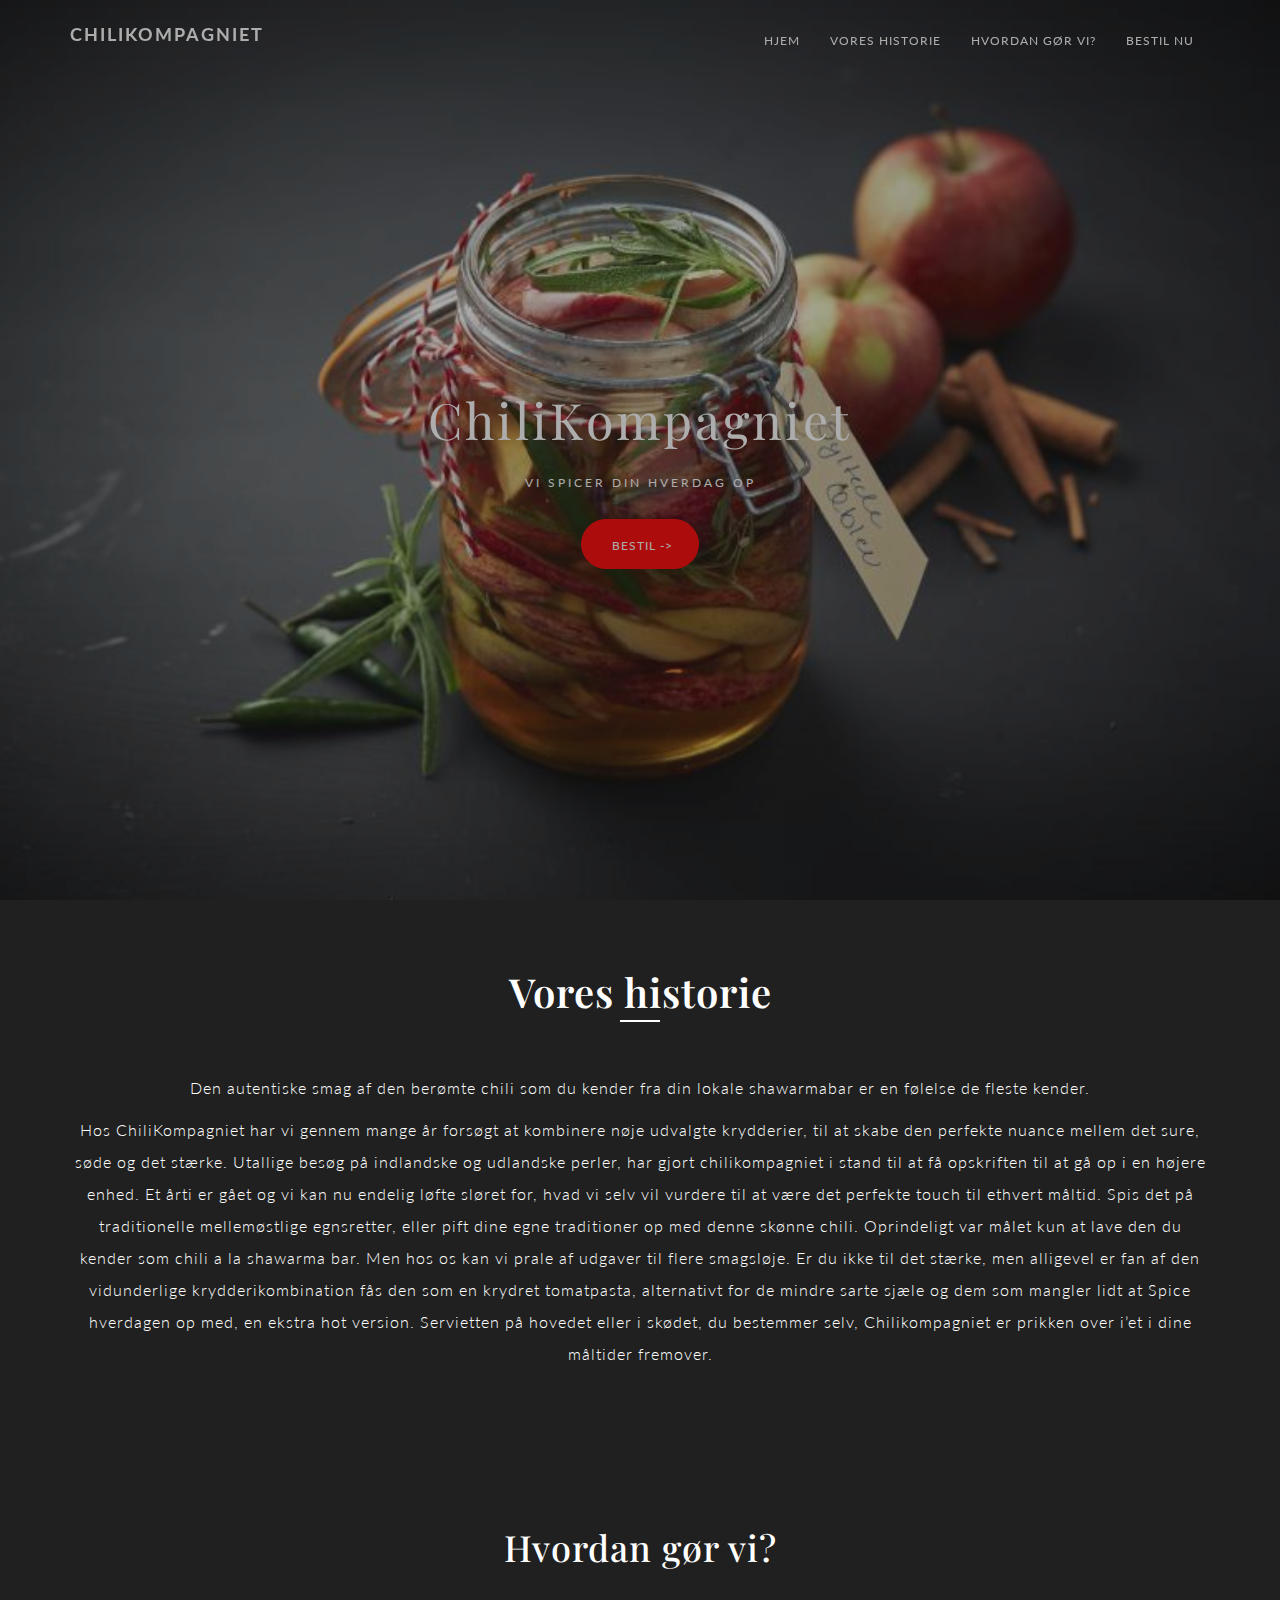
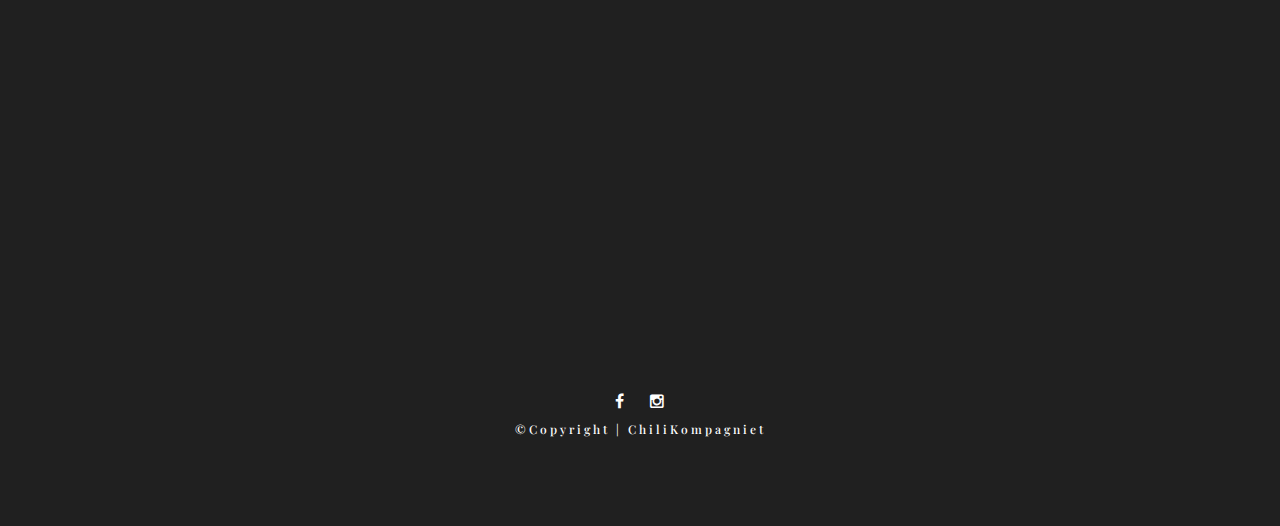
==== commit db1d549f: "Update index.html" ====
--- a/index.html
+++ b/index.html
@@ -102,7 +102,7 @@
                                         <li class="active"><a class="smoth-scroll" href="#home">Hjem <div class="ripple-wrapper"></div></a>
                                         </li>
                                         
-                                        <li><a class="smoth-scroll" href="#service">Om os</a>
+                                        <li><a class="smoth-scroll" href="#service">Vores historie</a>
                                         </li>
                                         <li><a class="smoth-scroll" href="#Process">Hvordan gør vi?</a>
                                         </li>
@@ -234,7 +234,7 @@
             <div class="row">
                 <div class="col-sm-12">
                     <div class="section-title">
-                        <h2>Om os</h2>
+                        <h2>Vores historie</h2>
                     </br>
                 </br>
                         <p> Den autentiske smag af den berømte chili som du kender fra din lokale shawarmabar er en følelse de fleste kender. </p>
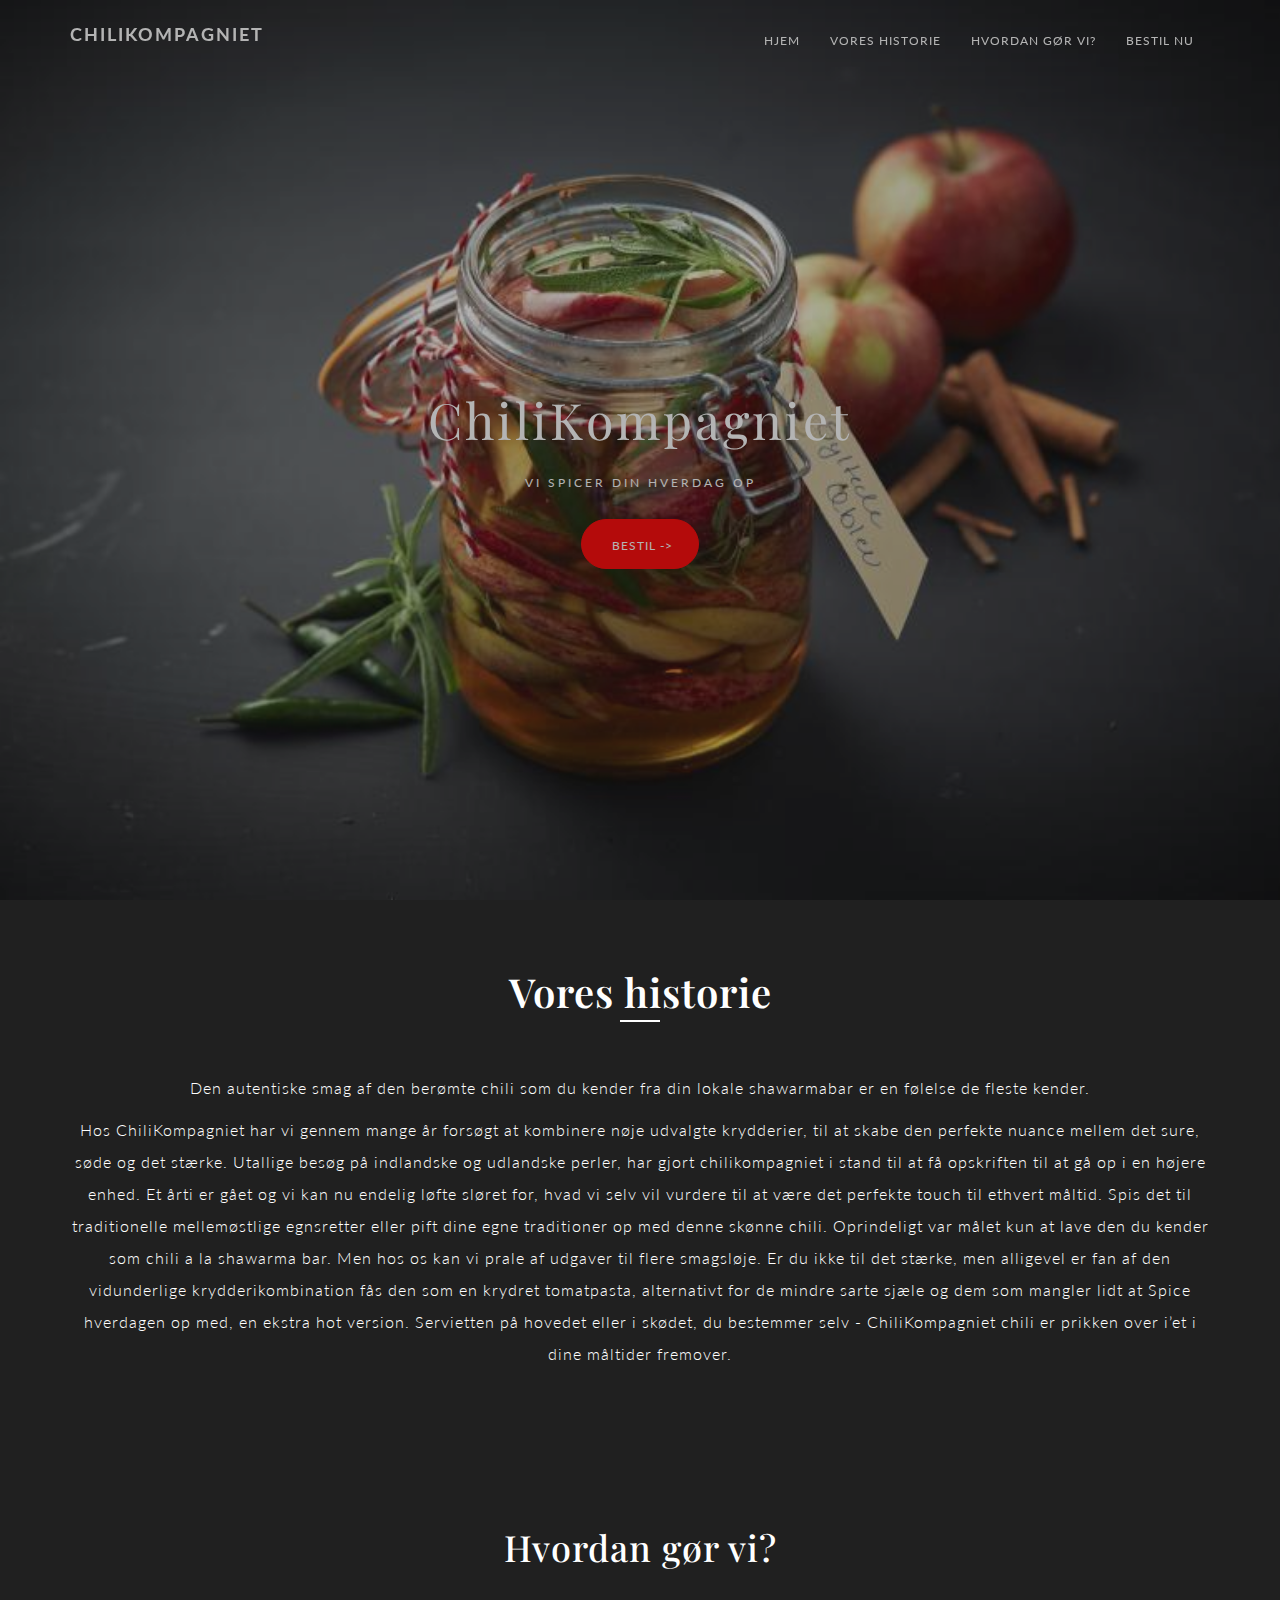
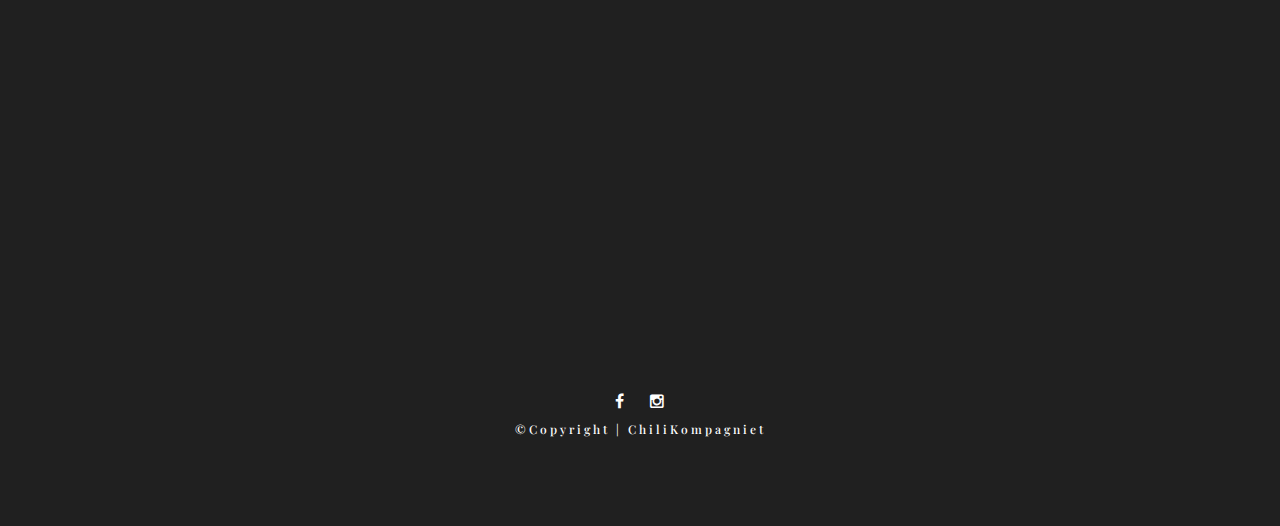
==== commit 3a1fbefa: "Update index.html" ====
--- a/index.html
+++ b/index.html
@@ -243,11 +243,11 @@
                             Utallige besøg på indlandske og udlandske perler, har gjort chilikompagniet i stand til at få opskriften til at gå op i en højere enhed. 
                             Et årti er gået og vi kan nu endelig løfte sløret for, hvad vi selv vil vurdere til at være det perfekte touch til ethvert måltid. 
                             
-                            Spis det på traditionelle mellemøstlige egnsretter, eller pift dine egne traditioner op med denne skønne chili. 
+                            Spis det til traditionelle mellemøstlige egnsretter eller pift dine egne traditioner op med denne skønne chili. 
                             
                             Oprindeligt var målet kun at lave den du kender som chili a la shawarma bar. Men hos os kan vi prale af udgaver til flere smagsløje. Er du ikke til det stærke, men alligevel er fan af den vidunderlige krydderikombination fås den som en krydret tomatpasta, alternativt for de mindre sarte sjæle og dem som mangler lidt at Spice hverdagen op med, en ekstra hot version. 
                             
-                            Servietten på hovedet eller i skødet, du bestemmer selv, Chilikompagniet er prikken over i’et i dine måltider fremover.
+                            Servietten på hovedet eller i skødet, du bestemmer selv - ChiliKompagniet chili er prikken over i’et i dine måltider fremover.
                         </p>
                     </div>
                 </div>
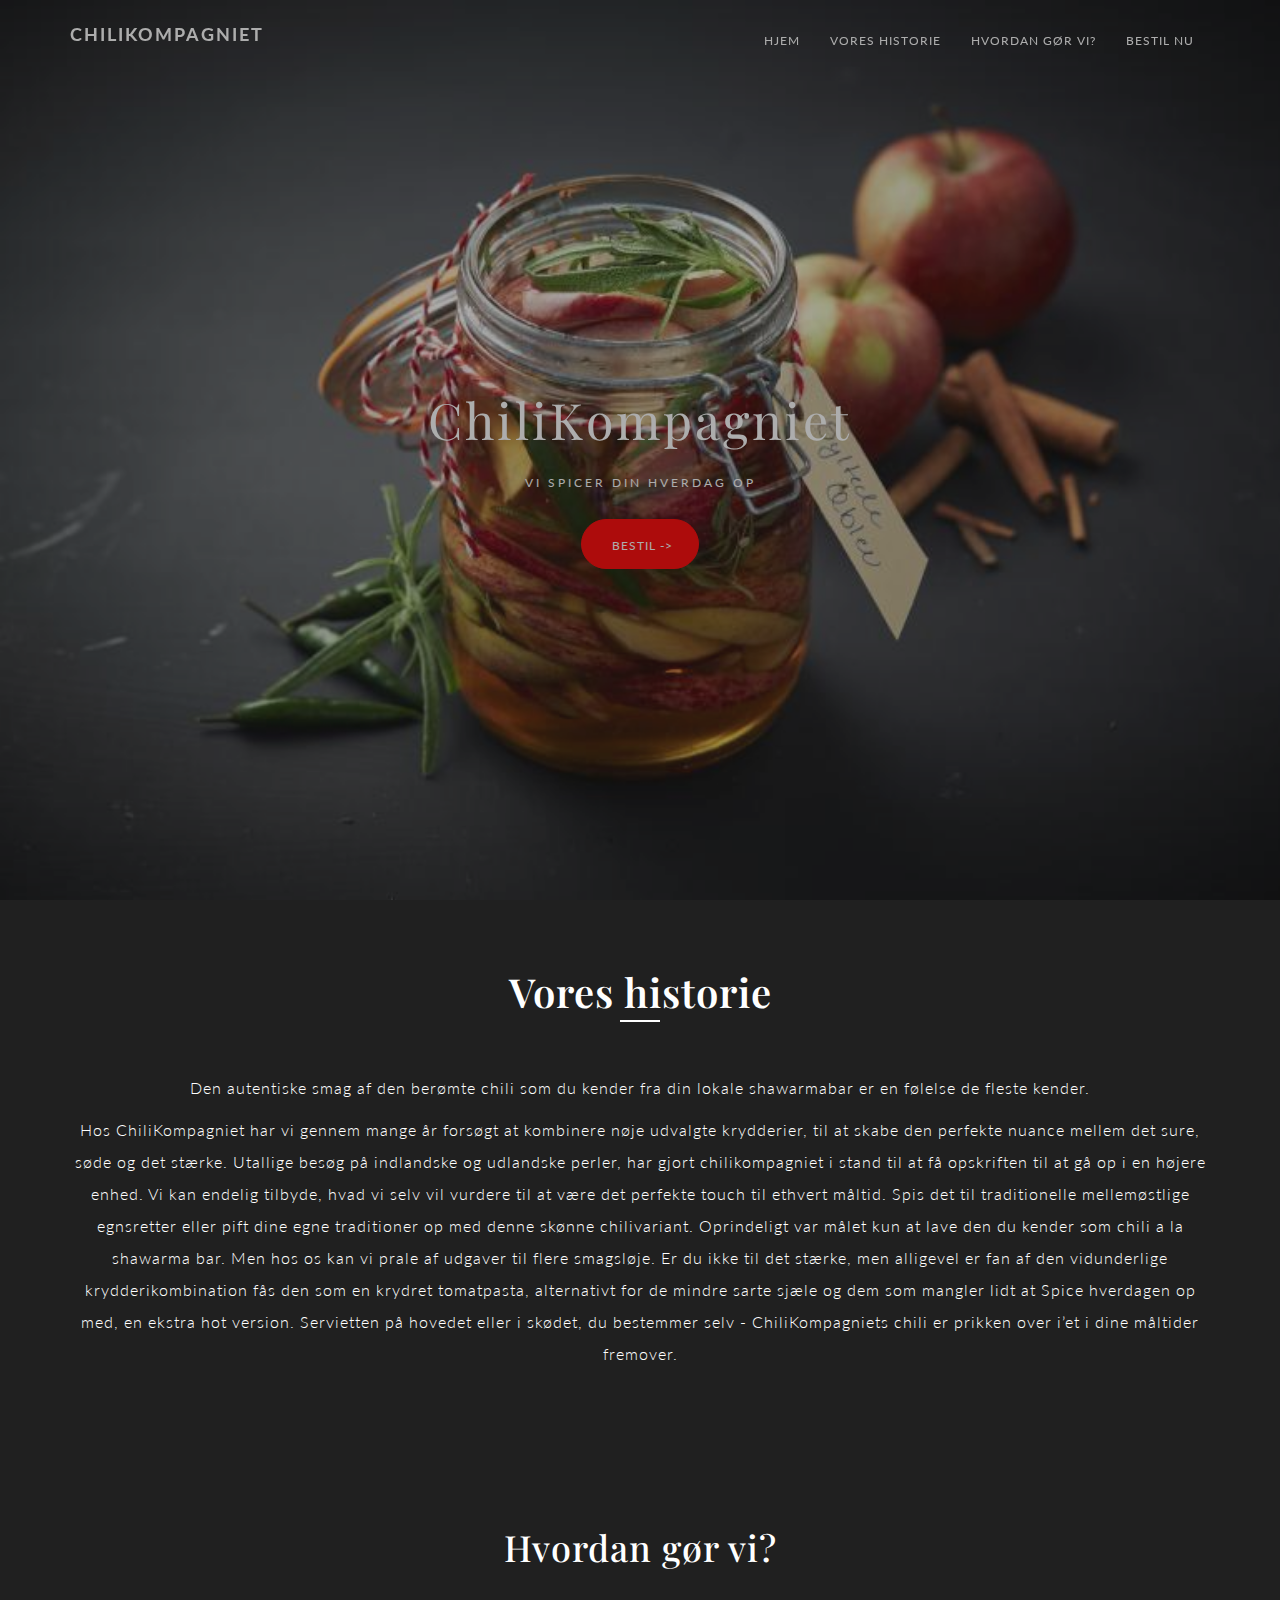
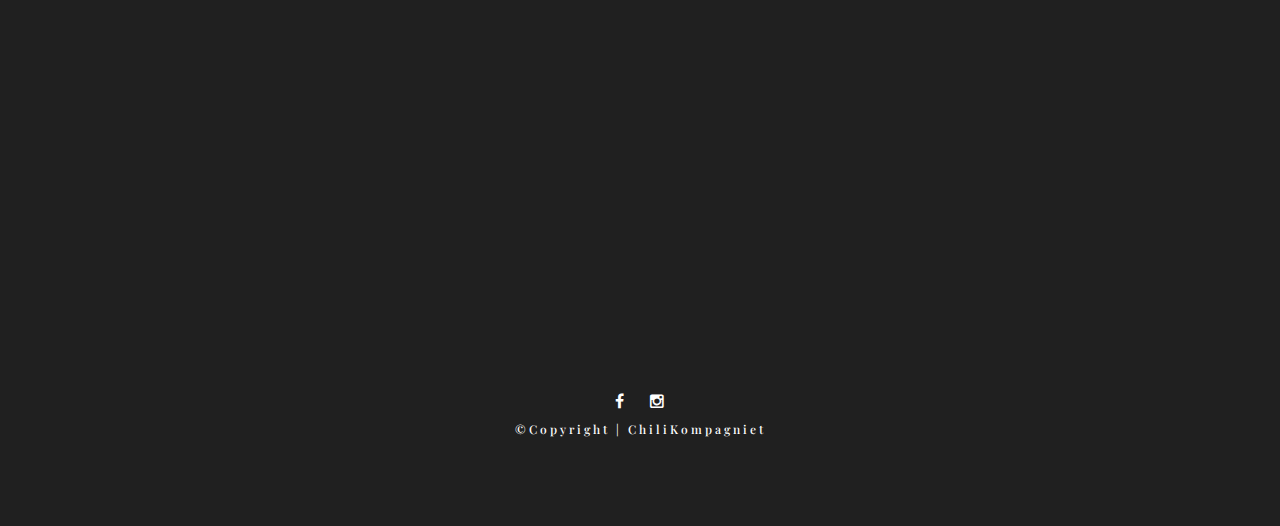
==== commit ac2ee9fc: "Update index.html" ====
--- a/index.html
+++ b/index.html
@@ -241,13 +241,13 @@
                         <p> Hos ChiliKompagniet har vi gennem mange år forsøgt at kombinere nøje udvalgte krydderier, til at skabe den perfekte nuance mellem det sure, søde og det stærke. 
 
                             Utallige besøg på indlandske og udlandske perler, har gjort chilikompagniet i stand til at få opskriften til at gå op i en højere enhed. 
-                            Et årti er gået og vi kan nu endelig løfte sløret for, hvad vi selv vil vurdere til at være det perfekte touch til ethvert måltid. 
+                            Vi kan endelig tilbyde, hvad vi selv vil vurdere til at være det perfekte touch til ethvert måltid. 
                             
-                            Spis det til traditionelle mellemøstlige egnsretter eller pift dine egne traditioner op med denne skønne chili. 
+                            Spis det til traditionelle mellemøstlige egnsretter eller pift dine egne traditioner op med denne skønne chilivariant. 
                             
                             Oprindeligt var målet kun at lave den du kender som chili a la shawarma bar. Men hos os kan vi prale af udgaver til flere smagsløje. Er du ikke til det stærke, men alligevel er fan af den vidunderlige krydderikombination fås den som en krydret tomatpasta, alternativt for de mindre sarte sjæle og dem som mangler lidt at Spice hverdagen op med, en ekstra hot version. 
                             
-                            Servietten på hovedet eller i skødet, du bestemmer selv - ChiliKompagniet chili er prikken over i’et i dine måltider fremover.
+                            Servietten på hovedet eller i skødet, du bestemmer selv - ChiliKompagniets chili er prikken over i’et i dine måltider fremover.
                         </p>
                     </div>
                 </div>
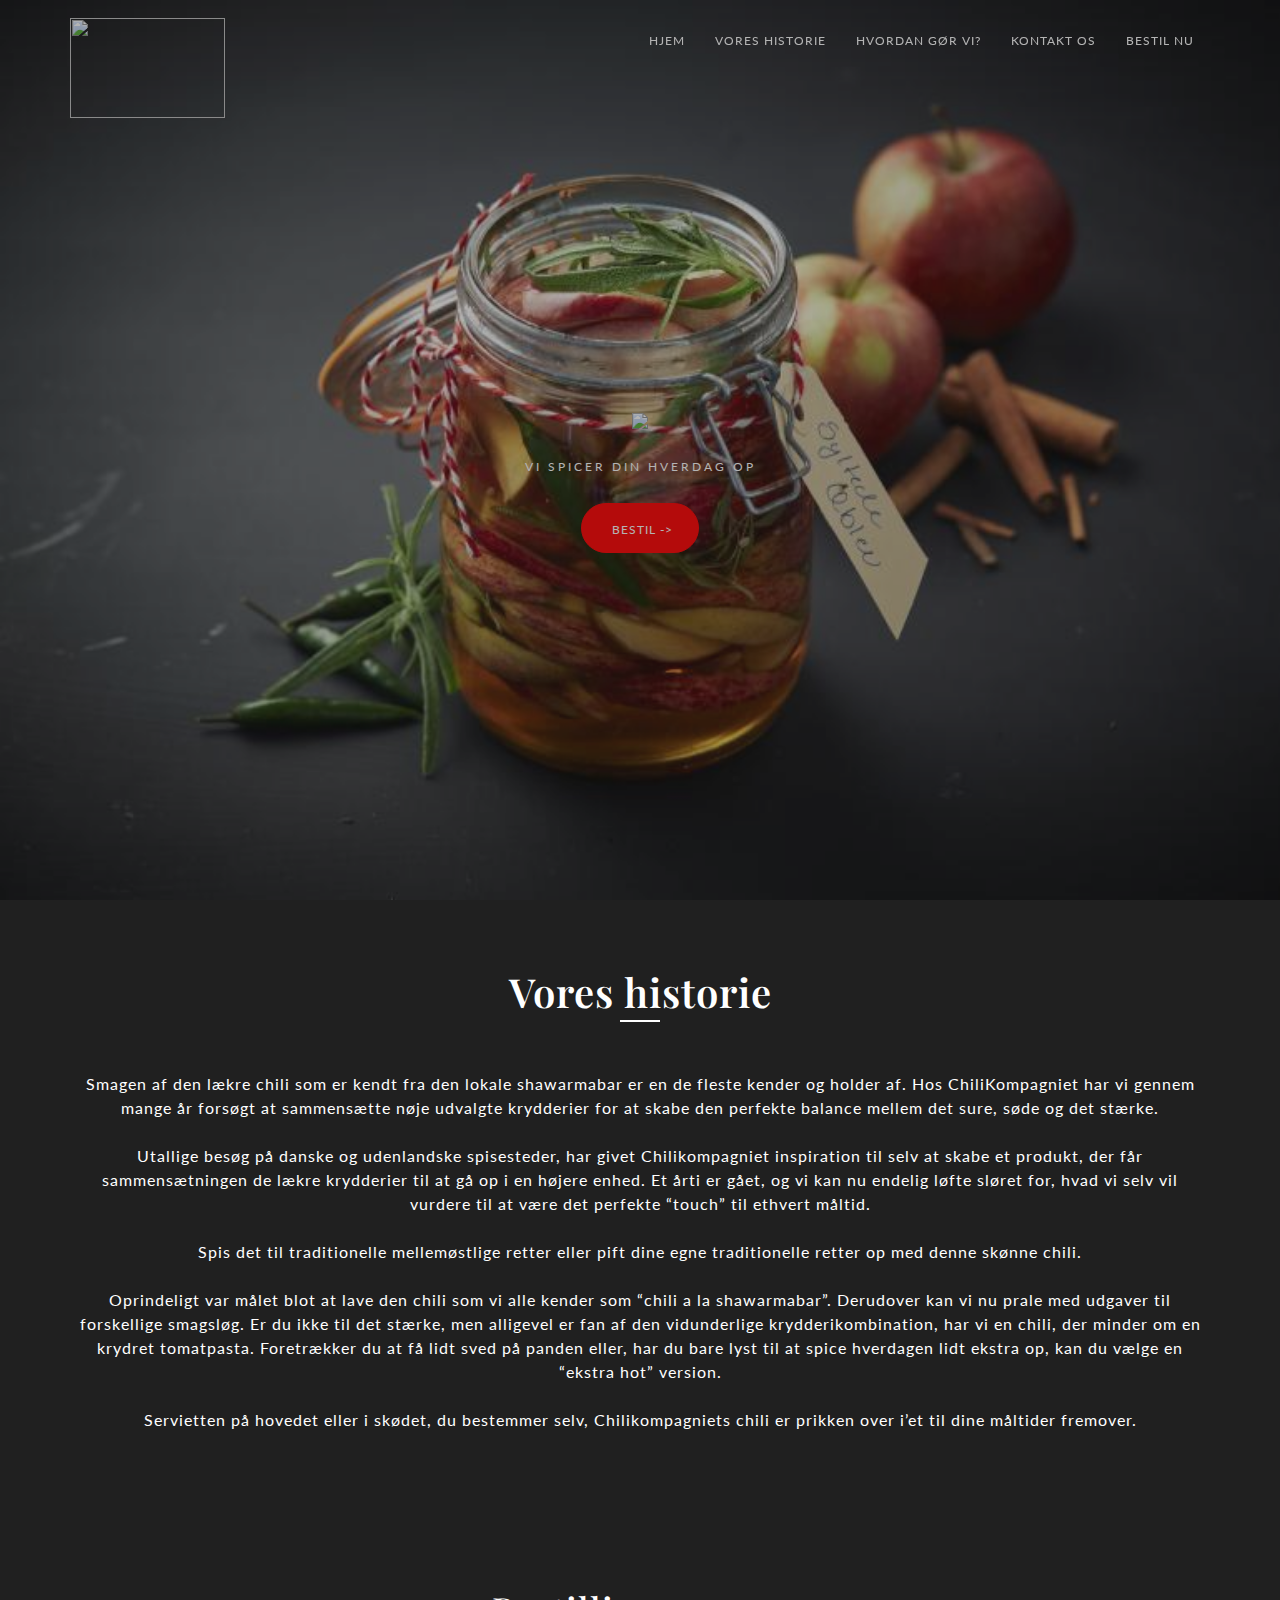
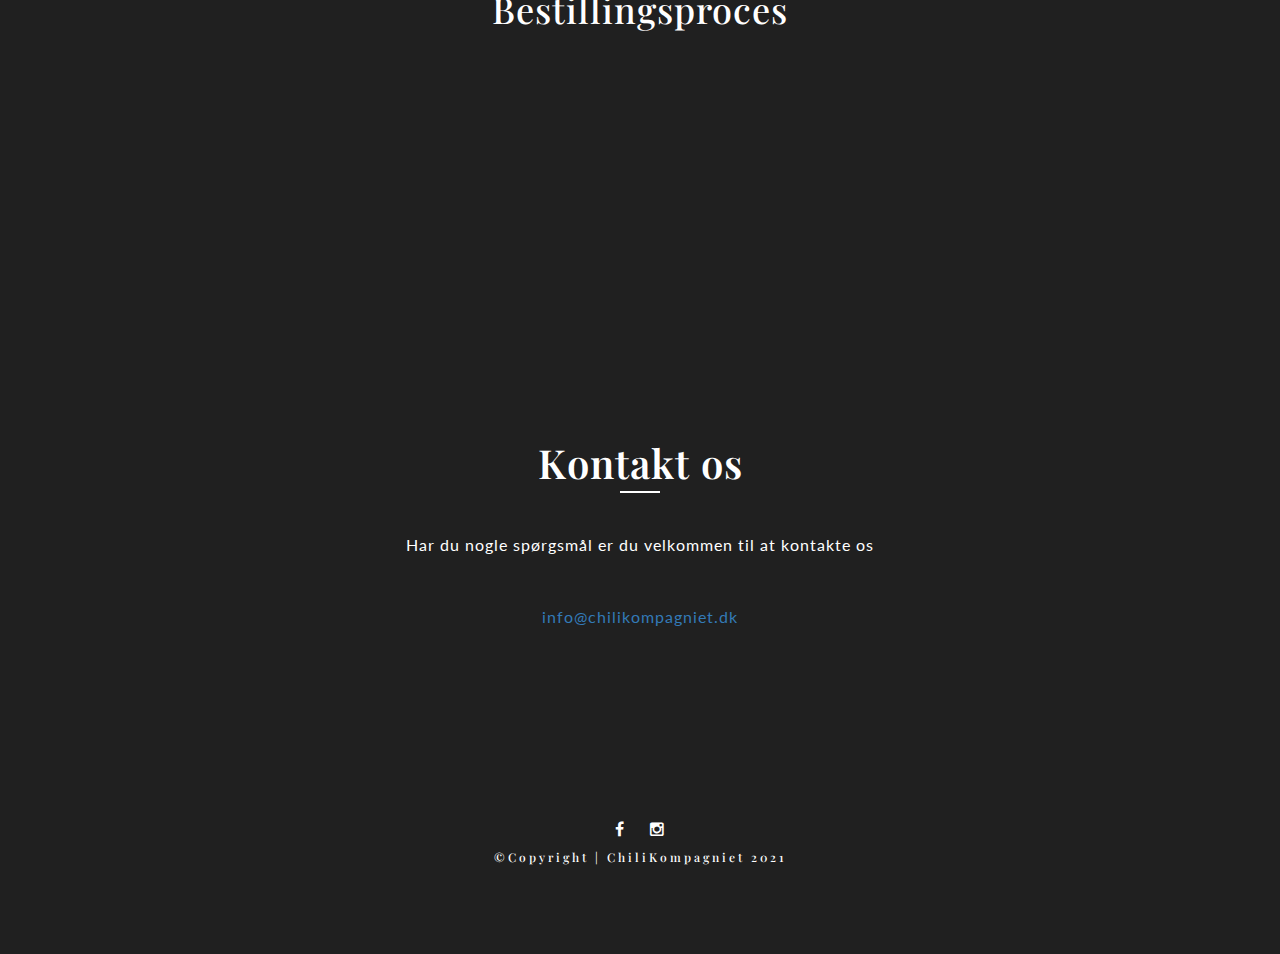
==== commit 9ccfc2ea: "Update index.html" ====
--- a/index.html
+++ b/index.html
@@ -33,23 +33,34 @@
 		  <script src="https://oss.maxcdn.com/respond/1.4.2/respond.min.js"></script>
     <![endif]-->
     <link rel="icon" href="assets/images/hot-pepper.png">
+
+     <!-- Facebook Pixel Code -->
+<script>
+    !function(f,b,e,v,n,t,s)
+    {if(f.fbq)return;n=f.fbq=function(){n.callMethod?
+    n.callMethod.apply(n,arguments):n.queue.push(arguments)};
+    if(!f._fbq)f._fbq=n;n.push=n;n.loaded=!0;n.version='2.0';
+    n.queue=[];t=b.createElement(e);t.async=!0;
+    t.src=v;s=b.getElementsByTagName(e)[0];
+    s.parentNode.insertBefore(t,s)}(window, document,'script',
+    'https://connect.facebook.net/en_US/fbevents.js');
+    fbq('init', '756155695060489');
+    fbq('track', 'PageView');
+    </script>
+    <noscript><img height="1" width="1" style="display:none"
+    src="https://www.facebook.com/tr?id=756155695060489&ev=PageView&noscript=1"
+    /></noscript>
+    <!-- End Facebook Pixel Code -->   
 </head>
 
 <body>
-    <!-- START PRELOADER AREA-->
-    <div class="preloader-area">
-        <div class="preloader">
-            <div class="double-bounce1"></div>
-            <div class="double-bounce2"></div>
-        </div>
-    </div>
     <!-- Load Facebook SDK for JavaScript -->
     <div id="fb-root"></div>
     <script>
       window.fbAsyncInit = function() {
         FB.init({
           xfbml            : true,
-          version          : 'v9.0'
+          version          : 'v10.0'
         });
       };
 
@@ -65,9 +76,16 @@
     <div class="fb-customerchat"
       attribution="setup_tool"
       page_id="106169824850294"
-        theme_color="#fa3c4c"
-        logged_in_greeting="Velkommen til! Hvad kan vi gøre for dig?"
-    logged_out_greeting="Velkommen til! Hvad kan vi gøre for dig?">
+theme_color="#fa3c4c"
+logged_in_greeting="Velkommen til! Hvad kan vi gøre for dig?"
+logged_out_greeting="Velkommen til! Hvad kan vi gøre for dig?">
+    </div>
+    <!-- START PRELOADER AREA-->
+    <div class="preloader-area">
+        <div class="preloader">
+            <div class="double-bounce1"></div>
+            <div class="double-bounce2"></div>
+        </div>
     </div>
     <!-- END PRELOADER AREA -->
 
@@ -80,7 +98,7 @@
                         <!-- START LOGO DESIGN AREA -->
                         <div class="logo">
                             <a href="index.html">
-                                <p>ChiliKompagniet</p>
+                                <img src="./assets/images/logo.png"/>
                             </a>
                         </div>
                         <!-- END LOGO DESIGN AREA -->
@@ -106,6 +124,8 @@
                                         </li>
                                         <li><a class="smoth-scroll" href="#Process">Hvordan gør vi?</a>
                                         </li>
+                                        <li><a class="smoth-scroll" href="#contact">Kontakt os</a>
+                                        </li>
                                         <li><a class="smoth-scroll" href="order.html">Bestil nu</a>
                                         </li>
                                         
@@ -125,7 +145,7 @@
                         <div class="row">
                             <div class="col-md-8 col-md-offset-2">
                                 <div class="header-text text-center">
-                                    <h2>ChiliKompagniet</h2>
+                                    <img src="./assets/images/logo.png"/>
                                     <p>Vi spicer din hverdag op</p>
                                     <a class="slide-btn smoth-scroll" href="order.html"><i></i>
                                         Bestil -></a>
@@ -236,18 +256,19 @@
                     <div class="section-title">
                         <h2>Vores historie</h2>
                     </br>
-                </br>
-                        <p> Den autentiske smag af den berømte chili som du kender fra din lokale shawarmabar er en følelse de fleste kender. </p>
-                        <p> Hos ChiliKompagniet har vi gennem mange år forsøgt at kombinere nøje udvalgte krydderier, til at skabe den perfekte nuance mellem det sure, søde og det stærke. 
-
-                            Utallige besøg på indlandske og udlandske perler, har gjort chilikompagniet i stand til at få opskriften til at gå op i en højere enhed. 
-                            Vi kan endelig tilbyde, hvad vi selv vil vurdere til at være det perfekte touch til ethvert måltid. 
-                            
-                            Spis det til traditionelle mellemøstlige egnsretter eller pift dine egne traditioner op med denne skønne chilivariant. 
-                            
-                            Oprindeligt var målet kun at lave den du kender som chili a la shawarma bar. Men hos os kan vi prale af udgaver til flere smagsløje. Er du ikke til det stærke, men alligevel er fan af den vidunderlige krydderikombination fås den som en krydret tomatpasta, alternativt for de mindre sarte sjæle og dem som mangler lidt at Spice hverdagen op med, en ekstra hot version. 
-                            
-                            Servietten på hovedet eller i skødet, du bestemmer selv - ChiliKompagniets chili er prikken over i’et i dine måltider fremover.
+                </br> </p>
+                            Smagen af den lækre chili som er kendt fra den lokale shawarmabar er en de fleste kender og holder af. Hos ChiliKompagniet har vi gennem mange år forsøgt at sammensætte nøje udvalgte krydderier for at skabe den perfekte balance mellem det sure, søde og det stærke. 
+                        </br></br>
+                            Utallige besøg på danske og udenlandske spisesteder, har givet Chilikompagniet inspiration til selv at skabe et produkt, der får sammensætningen de lækre krydderier til at gå op i en højere enhed.
+                            Et årti er gået, og vi kan nu endelig løfte sløret for, hvad vi selv vil vurdere til at være det perfekte “touch” til ethvert måltid. 
+                        </br></br>
+                            Spis det til traditionelle mellemøstlige retter eller pift dine egne traditionelle retter op med denne skønne chili. 
+                        </br></br>
+                            Oprindeligt var målet blot at lave den chili som vi alle kender som “chili a la shawarmabar”. Derudover kan vi nu prale med udgaver til forskellige smagsløg. 
+                            Er du ikke til det stærke, men alligevel er fan af den vidunderlige krydderikombination, har vi en chili, der minder om en krydret tomatpasta. 
+                            Foretrækker du at få lidt sved på panden eller, har du bare lyst til at spice hverdagen lidt ekstra op, kan du vælge en “ekstra hot” version. 
+                        </br></br>    
+                            Servietten på hovedet eller i skødet, du bestemmer selv, Chilikompagniets chili er prikken over i’et til dine måltider fremover.
                         </p>
                     </div>
                 </div>
@@ -259,7 +280,7 @@
     <!-- / END FEATURE DESIGN AREA -->
 
     <section id="Process" class="text-center about">
-        <h1>Hvordan gør vi?</h1>
+        <h1>Bestillingsproces</h1>
         <div class="container">
           <div class="row">
             <div class="col-lg-4 col-sm-6 col-ex-12 about-item wow lightSpeedIn" data-wow-offset="200" >
@@ -283,6 +304,26 @@
           
         </div>
       </section>
+
+       <!-- START FEATURE DESIGN AREA -->
+    <section id="contact" class="service-area section-padding">
+        <div class="container">
+            <div class="section-title">
+                <h2>Kontakt os</h2>
+              </br></br>
+              
+                <ul class="list-unstyled li-space-lg">
+                    <li class="address">Har du nogle spørgsmål er du velkommen til at kontakte os</li>
+                </br></br>
+                    <li></i><a class="blue" href="mailto:info@chilikompagniet.dk">info@chilikompagniet.dk</a></li>
+                </ul>
+            </div>
+        </div>
+    </section>
+
+      
+    </div> <!-- end of col -->
+
 
     <!-- START FOOTER DESIGN AREA -->
     <footer class="footer-area section-padding">
@@ -299,7 +340,7 @@
                         </ul>
                     </div>
                     <div class="footer-text">
-                        <h6>&copy;copyright | ChiliKompagniet </h6>
+                        <h6>&copy;copyright | ChiliKompagniet 2021 </h6>
                     </div>
 
                 </div>
--- a/assets/css/responsive.css
+++ b/assets/css/responsive.css
@@ -1,162 +1,162 @@
-
-
 /* Medium Layout: 1280px. */
 
-@media only screen and (min-width: 992px) and (max-width: 1280px) {}
-
+@media only screen and (min-width: 992px) and (max-width: 1280px) {
+}
 
 /* Tablet Layout: 768px. */
 
 @media only screen and (min-width: 767px) and (max-width: 991px) {
-    .mainmenu .navbar-nav li a {
-        padding: 30px 11px;
-        font-size: 12px;
-    }
-    .menu-bg .mainmenu .navbar-nav li a {
-        padding: 30px 11px;
-        font-size: 12px;
-    }
-    .logo {
-        text-align: center;
-    }
-    .single-blog img {
-        width: 100%;
-    }
-    .pricing-box {
-        margin-top: 30px;
-    }
-    .project-idea h2,
-    .project-idea p {
-        font-size: 22px;
-    }
-    .single-project-complete {
-        margin-top: 30px;
-    }
+  .mainmenu .navbar-nav li a {
+    padding: 30px 11px;
+    font-size: 12px;
+  }
+  .menu-bg .mainmenu .navbar-nav li a {
+    padding: 30px 11px;
+    font-size: 12px;
+  }
+  .logo {
+    text-align: center;
+  }
+  .single-blog img {
+    width: 100%;
+  }
+  .pricing-box {
+    margin-top: 30px;
+  }
+  .project-idea h2,
+  .project-idea p {
+    font-size: 22px;
+  }
+  .single-project-complete {
+    margin-top: 30px;
+  }
 }
-
 
 /* Mobile Layout: 320px. */
 
 @media only screen and (max-width: 767px) {
-    .navbar-toggle .icon-bar {
-        background: #f8f8f8;
-    }
-    .menu-bg .navbar-toggle .icon-bar {
-        background: #f8f8f8;
-    }
-    .navbar-toggle {
-        margin-right: 0px;
-        margin-top: -30px;
-    }
-    .navbar {
-        min-height: 0px;
-    }
-    .mainmenu .navbar-nav li a {
-        padding: 11px 15px;
-    }
-    .menu-bg .mainmenu .navbar-nav li a {
-        padding: 11px 15px;
-    }
-    .navbar-fixed-bottom .navbar-collapse,
-    .navbar-fixed-top .navbar-collapse {
-        max-height: 420px;
-    }
-    .navbar-toggle {
-        margin-top: -44px;
-    }
-    .navbar-collapse {
-        background: #000;
-    }
-    .menu-bg .navbar-collapse {
-        background: #000;
-    }
-    .menu-bg .mainmenu .navbar-nav li a {
-        color: #fff;
-    }
-    .mainmenu .navbar-nav li a:hover {
-        color: #000;
-    }
-    .menu-bg .mainmenu .navbar-nav li a:hover {
-        color: #000;
-    }
-    .menu-bg .navbar-collapse {}
-    .welcome-image-area,
-    .welcome-video-area {
-        padding-top: 120px;
-    }
-    .welcome-image-area h2,
-    .single-slide-item h2,
-    .welcome-video-area h2 {
-        font-size: 30px;
-    }
-    a.slide-btn {
-        font-size: 12px;
-        padding: 5px;
-        width: 140px;
-        margin-bottom: 5px;
-    }
-    .section-title h2 {
-        font-size: 22px;
-        margin-bottom: 30px;
-    }
-    .footer-social-link {
-        text-align: left;
-        margin-top: 20px;
-    }
-    .pricing-box {
-        margin-top: 30px;
-    }
-    .single-testimonial {
-        padding: 0;
-    }
-    .video-area-text {
-        margin-top: 50px;
-    }
-    .footer-social-link {
-        text-align: center;
-    }
-    .footer-area img {
-        margin-bottom: 0px;
-    }
-    .scrollup {
-        height: 40px;
-        width: 40px;
-        line-height: 35px;
-    }
-    .our-news-letter h2 {
-        font-size: 16px;
-    }
-    .single-project-complete {
-        margin-top: 30px;
-        text-align: center;
-    }
-    .header-text {
-        margin-top: 10px;
-    }
-    .footer-text h6 {
-        font-size: 10px;
-    }
-    .footer-area {
-        padding: 50px 0px;
-    }
-    .section-padding {
-        padding: 40px 0px;
-    }
-    .owl-theme .owl-controls .owl-page {
-        display: none;
-    }
-    .single-testimonial {
-        margin-right: 30px;
-        margin-left: 30px;
-    }
-    .download-area {
-        margin-right: 30px;
-        margin-left: 30px;
-    }
+  .navbar-toggle .icon-bar {
+    background: #f8f8f8;
+  }
+  .menu-bg .navbar-toggle .icon-bar {
+    background: #f8f8f8;
+  }
+  .navbar-toggle {
+    margin-right: 0px;
+    margin-top: -30px;
+  }
+  .navbar {
+    min-height: 0px;
+  }
+  .mainmenu .navbar-nav li a {
+    padding: 11px 15px;
+  }
+  .menu-bg .mainmenu .navbar-nav li a {
+    padding: 11px 15px;
+  }
+  .navbar-fixed-bottom .navbar-collapse,
+  .navbar-fixed-top .navbar-collapse {
+    max-height: 420px;
+  }
+  .navbar-toggle {
+    margin-top: -44px;
+  }
+  .navbar-collapse {
+    background: #000;
+  }
+  .menu-bg .navbar-collapse {
+    background: #000;
+  }
+  .menu-bg .mainmenu .navbar-nav li a {
+    color: #fff;
+  }
+  .mainmenu .navbar-nav li a:hover {
+    color: #000;
+  }
+  .menu-bg .mainmenu .navbar-nav li a:hover {
+    color: #000;
+  }
+  .menu-bg .navbar-collapse {
+  }
+  .welcome-image-area,
+  .welcome-video-area {
+    padding-top: 120px;
+  }
+  .welcome-image-area h2,
+  .single-slide-item h2,
+  .welcome-video-area h2 {
+    font-size: 30px;
+  }
+  a.slide-btn {
+    font-size: 12px;
+    padding: 5px;
+    width: 140px;
+    margin-bottom: 5px;
+  }
+  .section-title h2 {
+    font-size: 22px;
+    margin-bottom: 30px;
+  }
+  .footer-social-link {
+    text-align: left;
+    margin-top: 20px;
+  }
+  .pricing-box {
+    margin-top: 30px;
+  }
+  .single-testimonial {
+    padding: 0;
+  }
+  .video-area-text {
+    margin-top: 50px;
+  }
+  .footer-social-link {
+    text-align: center;
+  }
+  .footer-area img {
+    margin-bottom: 0px;
+  }
+  .scrollup {
+    height: 40px;
+    width: 40px;
+    line-height: 35px;
+  }
+  .our-news-letter h2 {
+    font-size: 16px;
+  }
+  .single-project-complete {
+    margin-top: 30px;
+    text-align: center;
+  }
+  .header-text {
+    margin-top: 10px;
+  }
+  .logo img {
+    width: 60%;
+  }
+  .footer-text h6 {
+    font-size: 10px;
+  }
+  .footer-area {
+    padding: 50px 0px;
+  }
+  .section-padding {
+    padding: 40px 0px;
+  }
+  .owl-theme .owl-controls .owl-page {
+    display: none;
+  }
+  .single-testimonial {
+    margin-right: 30px;
+    margin-left: 30px;
+  }
+  .download-area {
+    margin-right: 30px;
+    margin-left: 30px;
+  }
 }
-
 
 /* Wide Mobile Layout: 480px. */
 
-@media only screen and (min-width: 480px) and (max-width: 767px) {}
-
+@media only screen and (min-width: 480px) and (max-width: 767px) {
+}
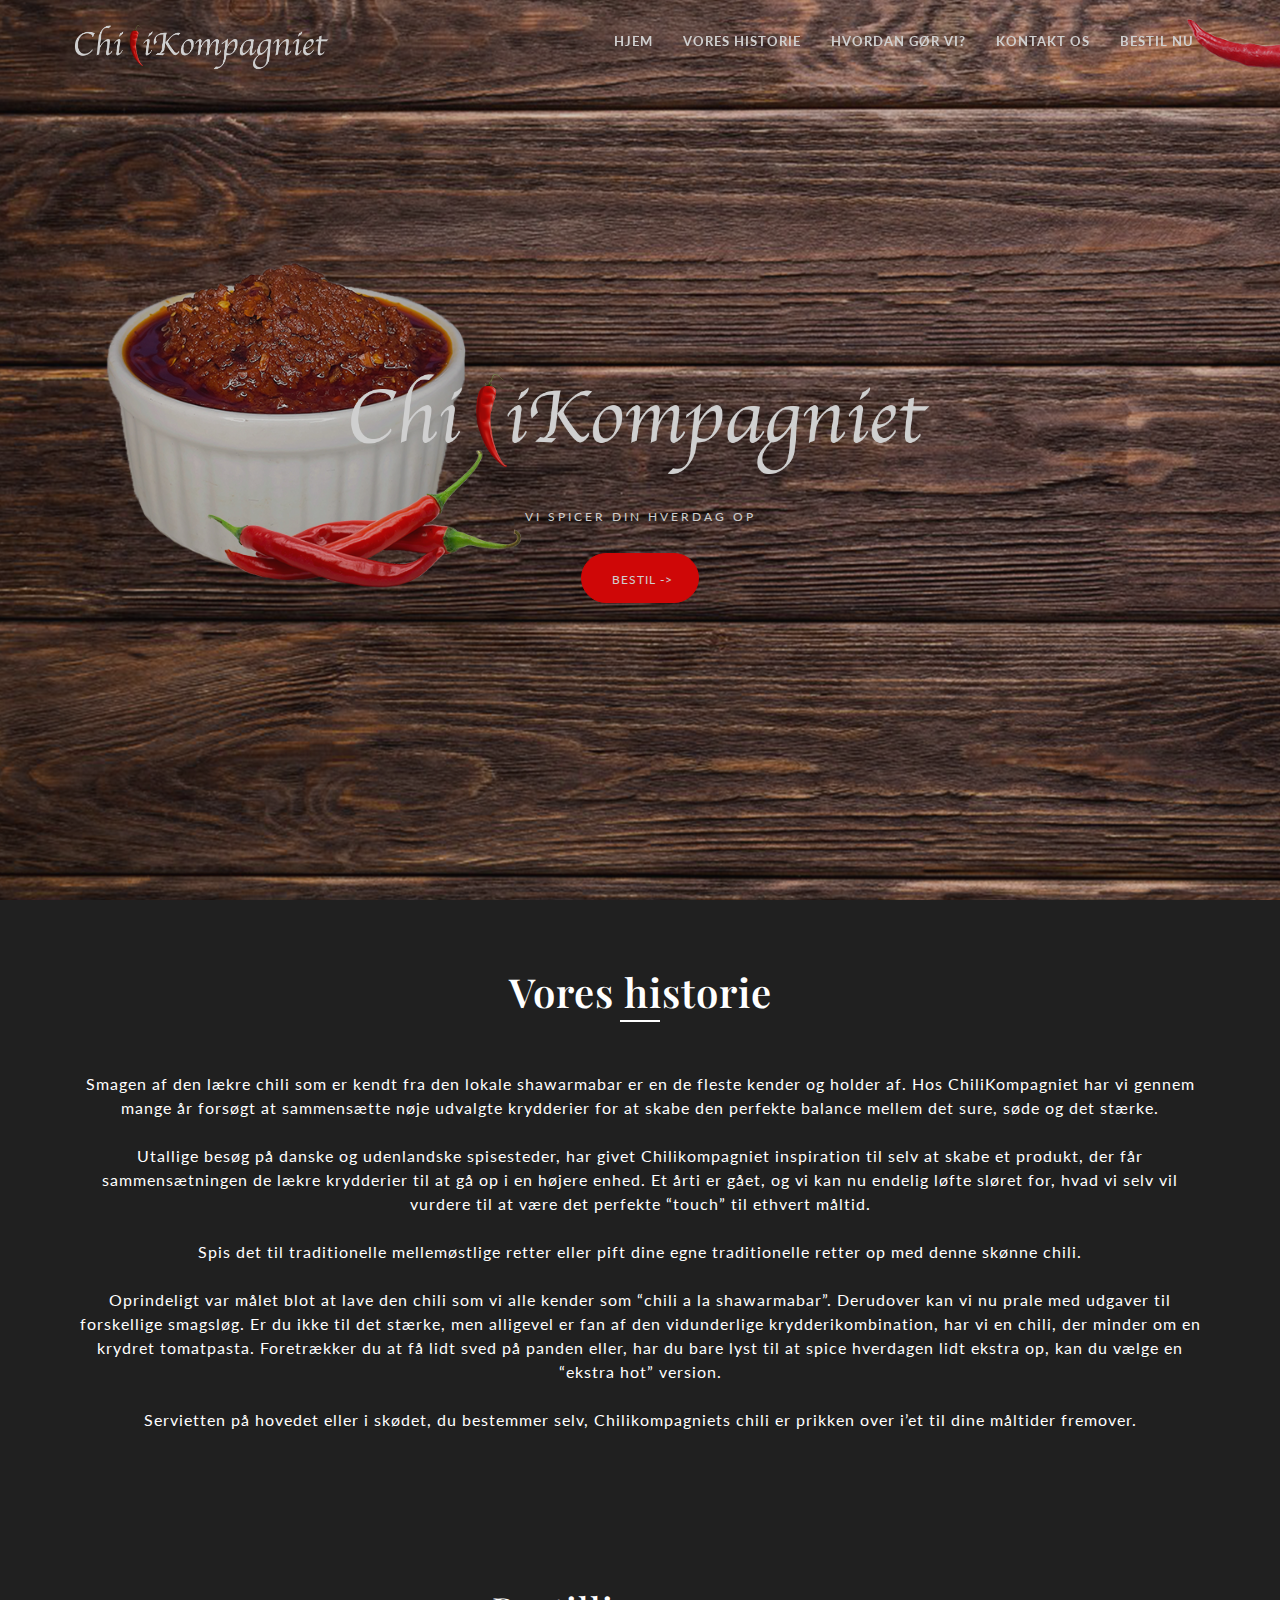
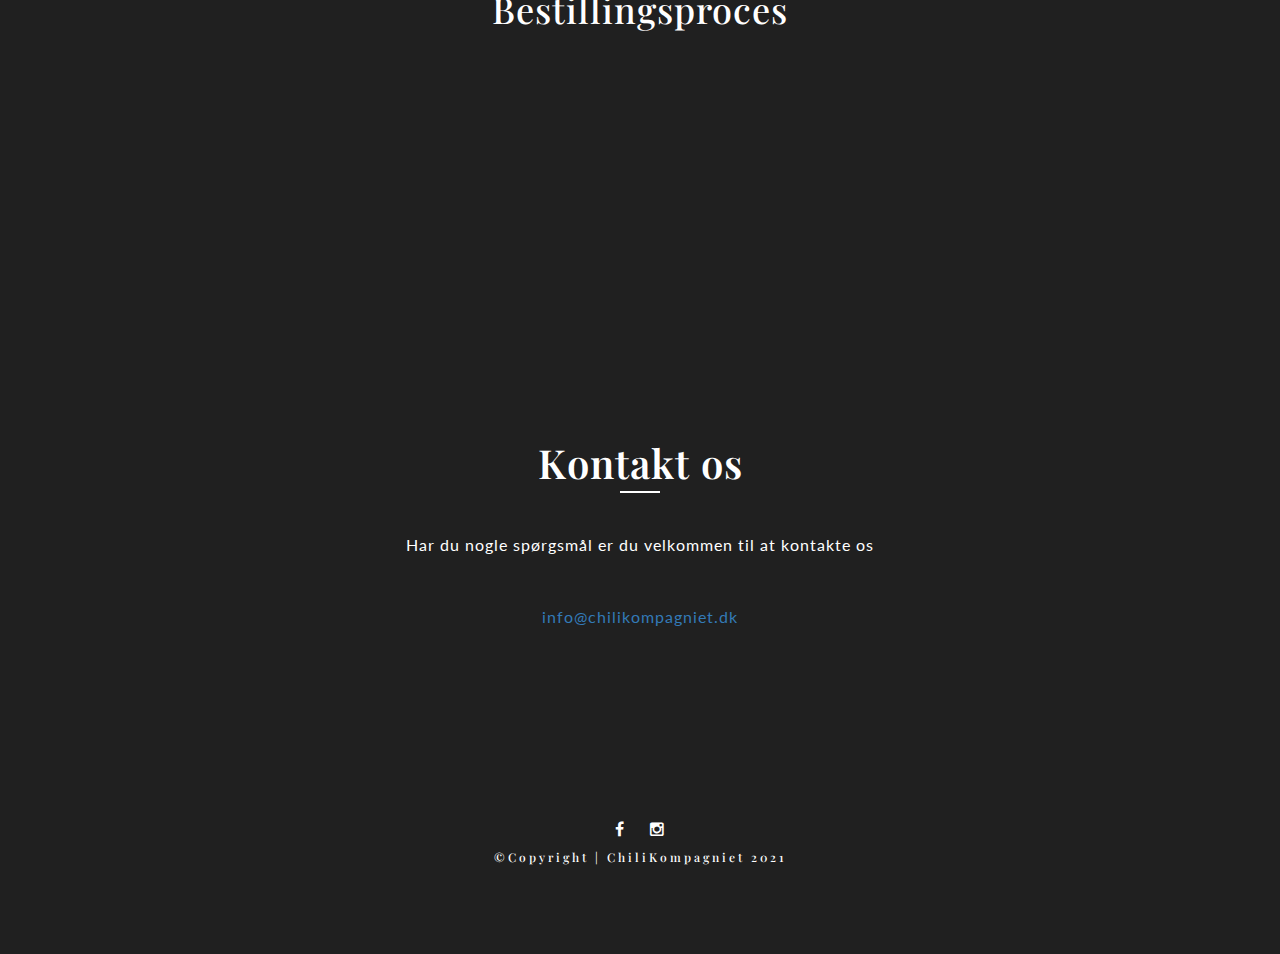
==== commit 43802ce6: ".." ====
--- a/index.html
+++ b/index.html
@@ -44,13 +44,13 @@
     t.src=v;s=b.getElementsByTagName(e)[0];
     s.parentNode.insertBefore(t,s)}(window, document,'script',
     'https://connect.facebook.net/en_US/fbevents.js');
-    fbq('init', '756155695060489');
+    fbq('init', '437059547555025');
     fbq('track', 'PageView');
     </script>
     <noscript><img height="1" width="1" style="display:none"
-    src="https://www.facebook.com/tr?id=756155695060489&ev=PageView&noscript=1"
+    src="https://www.facebook.com/tr?id=437059547555025&ev=PageView&noscript=1"
     /></noscript>
-    <!-- End Facebook Pixel Code -->   
+    <!-- End Facebook Pixel Code --> 
 </head>
 
 <body>
--- a/assets/css/style.css
+++ b/assets/css/style.css
@@ -242,7 +242,7 @@
 .welcome-image-area {
   position: relative;
   height: 100%;
-  background-image: url(../images/aebler_foto.jpg);
+  background-image: url(../images/backgroundCK.png);
   background-size: cover;
   z-index: 0.8;
 }
@@ -275,10 +275,16 @@
 
 .header-text h2 {
   color: #fff;
-  font-size: 50px;
+  font-size: 65px;
+  font-weight: bold;
   letter-spacing: 3px;
   margin: 0;
   font-weight: 300;
+}
+
+.header-text img {
+  width: 80%;
+  height: 80%;
 }
 
 .header-text p {
@@ -315,14 +321,19 @@
 }
 
 .logo img {
-  height: 100px;
-  width: 155px;
+  height: 100%;
+  width: 100%;
+}
+
+.bottomtab {
+  height: 150px;
 }
 
 .mainmenu .navbar-nav li a {
   color: #fff;
   text-transform: uppercase;
-  font-size: 12px;
+  font-size: 13px;
+  font-weight: bold;
   letter-spacing: 1px;
   padding: 30px 15px;
   -webkit-transition: 0.3s;
@@ -908,6 +919,7 @@
 .shop {
   margin-top: 20px;
 }
+
 .cart {
   align-items: flex-end;
   position: absolute;
--- a/assets/css/responsive.css
+++ b/assets/css/responsive.css
@@ -134,6 +134,7 @@
   .logo img {
     width: 60%;
   }
+  
   .footer-text h6 {
     font-size: 10px;
   }
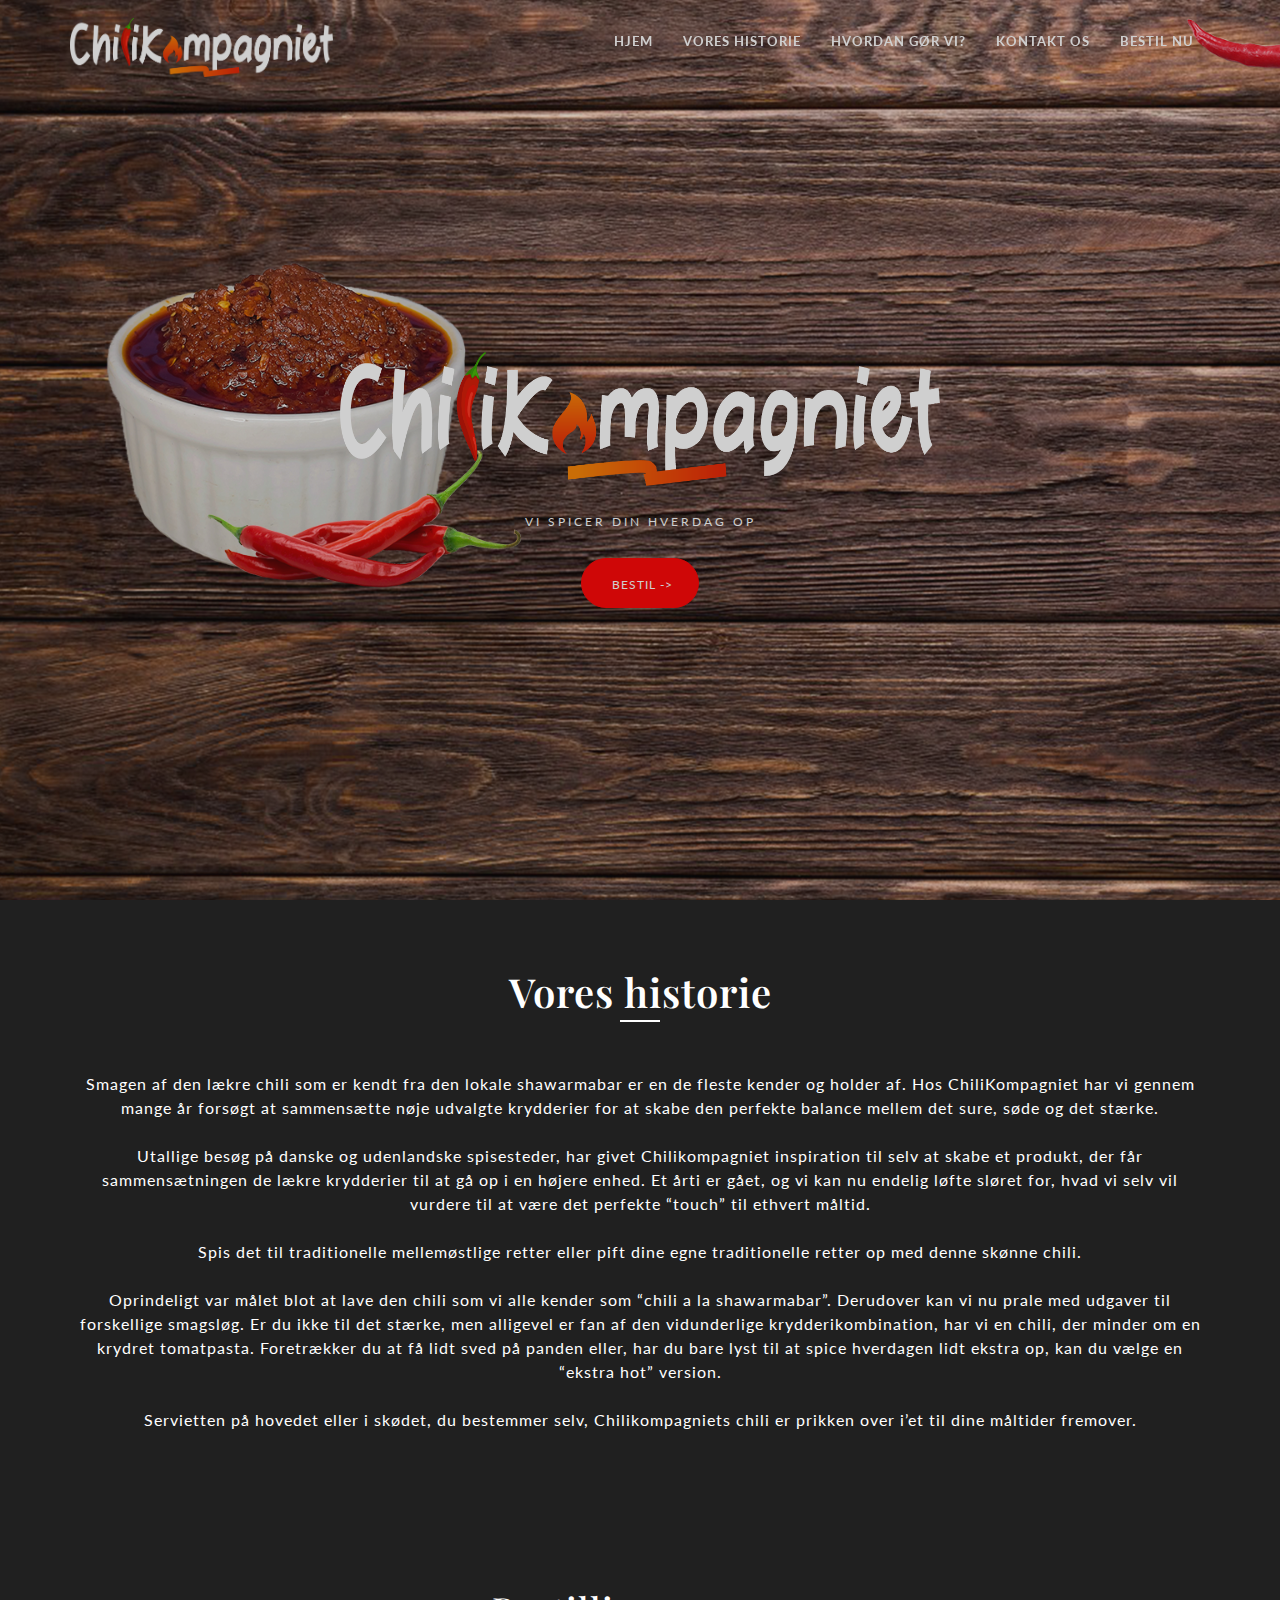
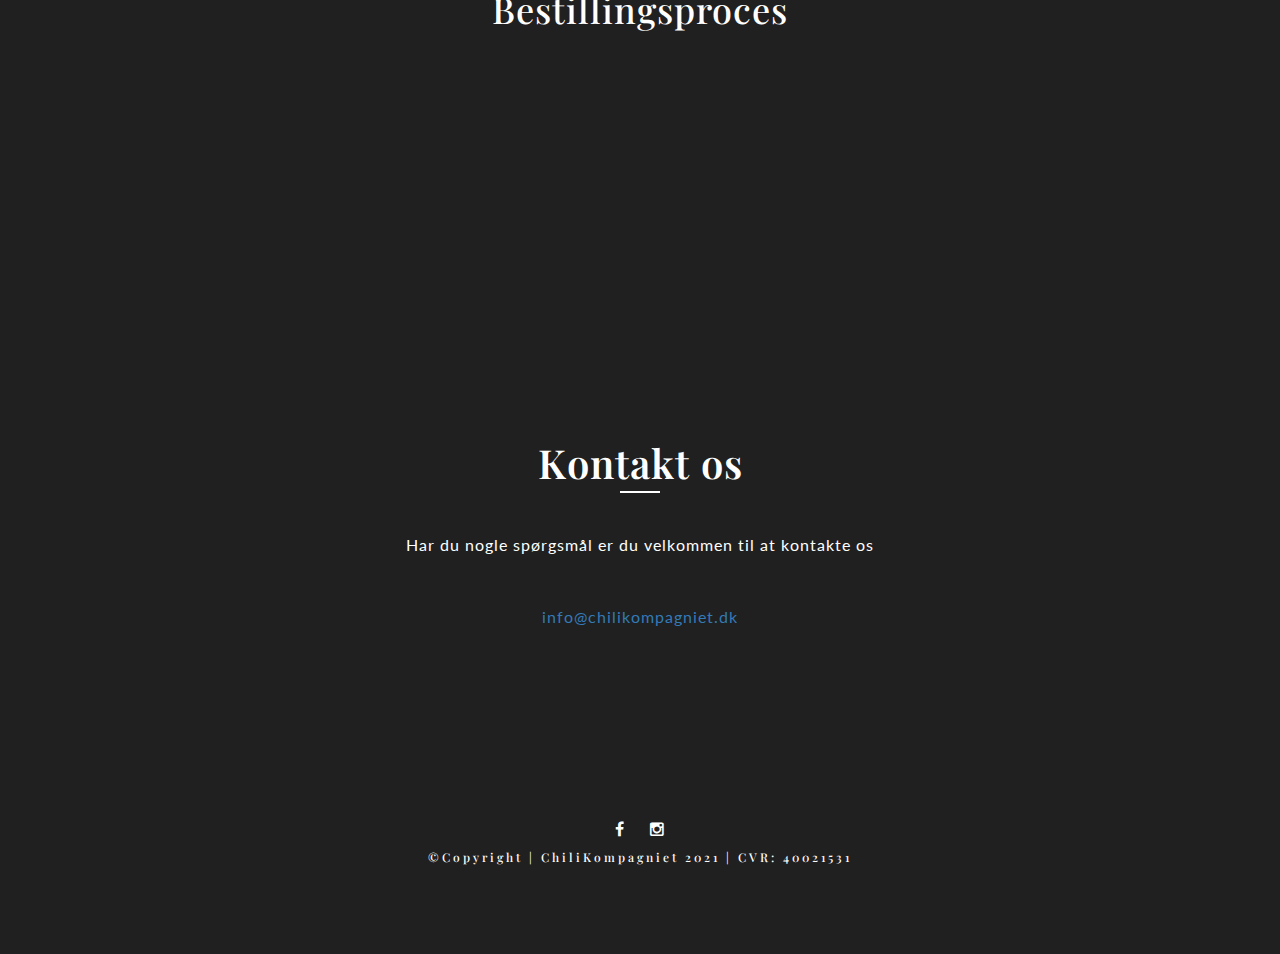
==== commit 8400febf: "changes" ====
--- a/index.html
+++ b/index.html
@@ -98,7 +98,7 @@
                         <!-- START LOGO DESIGN AREA -->
                         <div class="logo">
                             <a href="index.html">
-                                <img src="./assets/images/logo.png"/>
+                                <img src="./assets/images/31841_ChiliKompagniet_logo_png.png"/>
                             </a>
                         </div>
                         <!-- END LOGO DESIGN AREA -->
@@ -145,7 +145,7 @@
                         <div class="row">
                             <div class="col-md-8 col-md-offset-2">
                                 <div class="header-text text-center">
-                                    <img src="./assets/images/logo.png"/>
+                                    <img src="./assets/images/31841_ChiliKompagniet_logo_png.png"> 
                                     <p>Vi spicer din hverdag op</p>
                                     <a class="slide-btn smoth-scroll" href="order.html"><i></i>
                                         Bestil -></a>
@@ -340,7 +340,7 @@
                         </ul>
                     </div>
                     <div class="footer-text">
-                        <h6>&copy;copyright | ChiliKompagniet 2021 </h6>
+                        <h6>&copy;copyright | ChiliKompagniet 2021 | CVR: 40021531 </h6>
                     </div>
 
                 </div>
